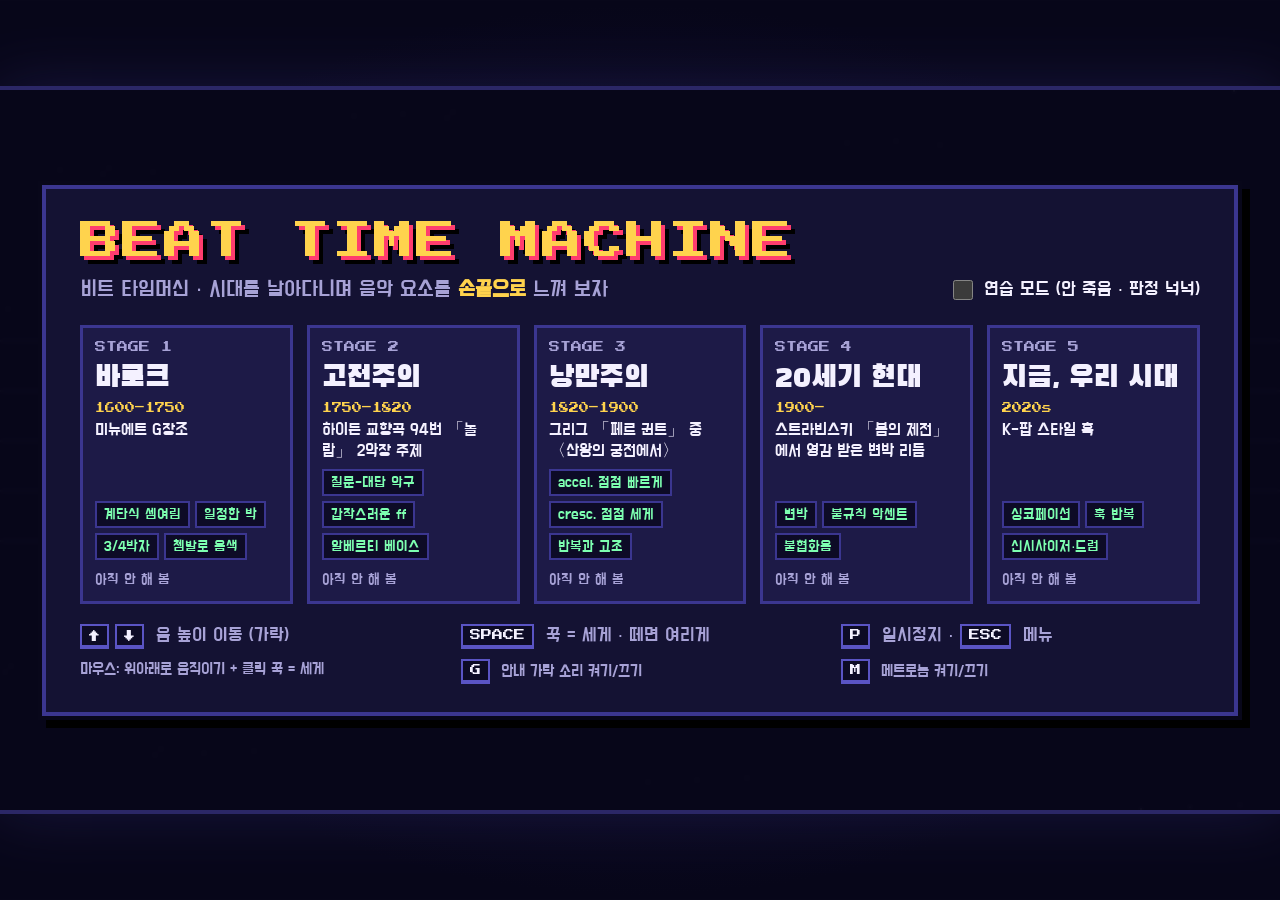
==== beat-timemachine/index.html @ c0f46e81 "비트 타임머신: 시대별 음악 요소를 조작으로 체험하는 아케이드 게임 Co-Authored-By: Claude Opus 5.5 <noreply@anthropic.com> Claude" ====
<!doctype html>
<html lang="ko">
<head>
<meta charset="utf-8">
<meta name="viewport" content="width=device-width, initial-scale=1, viewport-fit=cover">
<title>비트 타임머신</title>
<link rel="preconnect" href="https://fonts.googleapis.com">
<link rel="preconnect" href="https://fonts.gstatic.com" crossorigin>
<link href="https://fonts.googleapis.com/css2?family=Black+Han+Sans&family=Do+Hyeon&family=Press+Start+2P&display=swap" rel="stylesheet">
<style>
/* Layout: one fixed 1280x720 arcade cabinet screen, scaled to fit; HTML overlays sit on top of the canvas. */
:root{
  --void:#08071a; --panel:#141233; --panel2:#1d1a47; --ink:#f4f1ff; --dim:#a7a2d6;
  --gold:#ffd34d; --hot:#ff3d6e; --cyan:#45d4ff; --mint:#7dffb0;
  --f-pixel:'Press Start 2P', ui-monospace, monospace;
  --f-head:'Black Han Sans', 'Do Hyeon', 'Malgun Gothic', sans-serif;
  --f-body:'Do Hyeon', 'Malgun Gothic', 'Apple SD Gothic Neo', sans-serif;
  color-scheme:dark;
}
html,body{height:100%;margin:0;background:var(--void);color:var(--ink);overflow:hidden;font-family:var(--f-body)}
#fit{position:fixed;inset:0;display:grid;place-items:center;background:radial-gradient(ellipse at center,#15123a 0%,var(--void) 70%)}
#cab{position:relative;width:1280px;height:720px;transform-origin:center center;flex:none;box-shadow:0 0 0 4px #2b2766,0 0 60px #2b276680}
canvas{display:block;width:1280px;height:720px;image-rendering:pixelated;cursor:crosshair;touch-action:none}
#scan{position:absolute;inset:0;pointer-events:none;background:repeating-linear-gradient(to bottom,rgba(0,0,0,0) 0 2px,rgba(0,0,0,.16) 2px 3px);mix-blend-mode:multiply}
.ov{position:absolute;inset:0;display:flex;align-items:center;justify-content:center;background:rgba(8,7,26,.82);backdrop-filter:blur(2px)}
.ov[hidden]{display:none!important}
.box{background:var(--panel);border:4px solid #3b3690;box-shadow:0 0 0 4px var(--void),8px 8px 0 4px #000;padding:28px 34px;max-width:1120px;width:calc(100% - 120px);max-height:640px;overflow:auto}
h1,h2,h3{font-family:var(--f-head);font-weight:400;margin:0;text-wrap:balance}
.logo{font-family:var(--f-pixel);font-size:40px;color:var(--gold);text-shadow:4px 4px 0 var(--hot),8px 8px 0 #000;letter-spacing:2px;line-height:1.2}
.sub{font-size:22px;color:var(--dim);margin-top:10px}
.cards{display:grid;grid-template-columns:repeat(5,1fr);gap:14px;margin-top:22px}
.card{all:unset;box-sizing:border-box;cursor:pointer;background:var(--panel2);border:3px solid #3b3690;padding:14px 12px 12px;display:flex;flex-direction:column;gap:6px;min-height:250px;transition:transform .12s,border-color .12s}
.card:hover,.card:focus-visible{transform:translateY(-4px);border-color:var(--gold);outline:none}
.card .num{font-family:var(--f-pixel);font-size:11px;color:var(--dim)}
.card .era{font-family:var(--f-head);font-size:30px}
.card .yrs{font-family:var(--f-pixel);font-size:10px;color:var(--gold)}
.card .piece{font-size:17px;color:var(--ink);line-height:1.25;min-height:44px}
.chips{display:flex;flex-wrap:wrap;gap:5px;margin-top:auto}
.chip{font-size:15px;padding:2px 7px;background:#0d0b26;border:2px solid #3b3690;color:var(--mint)}
.best{font-size:15px;color:var(--dim);margin-top:4px}
.best b{font-family:var(--f-pixel);font-size:11px}
.best b{color:var(--gold);font-weight:400}
.row{display:flex;gap:18px;align-items:center;flex-wrap:wrap}
.keys{display:grid;grid-template-columns:repeat(3,1fr);gap:10px 22px;margin-top:20px;font-size:19px;color:var(--dim)}
kbd{font-family:var(--f-pixel);font-size:11px;color:var(--ink);background:#0d0b26;border:2px solid #5a54c4;border-bottom-width:4px;padding:4px 7px;margin-right:6px;display:inline-block}
.btn{all:unset;cursor:pointer;font-family:var(--f-head);font-size:24px;padding:10px 22px;background:var(--gold);color:#1b1300;box-shadow:4px 4px 0 #000;border:3px solid #000}
.btn.ghost{background:transparent;color:var(--ink);border-color:#5a54c4}
.btn:hover,.btn:focus-visible{filter:brightness(1.12);outline:3px solid var(--cyan);outline-offset:2px}
label.tog{display:flex;align-items:center;gap:8px;font-size:19px;cursor:pointer}
label.tog input{width:20px;height:20px;accent-color:var(--gold)}
.intro{display:grid;grid-template-columns:1.05fr 1fr;gap:28px}
.eyebrow{font-family:var(--f-pixel);font-size:11px;color:var(--gold);letter-spacing:1px}
.intro h2{font-size:46px;margin:6px 0 4px}
.intro .piece{font-size:21px;color:var(--cyan)}
.story{font-size:20px;line-height:1.55;color:var(--ink);margin-top:14px}
.mech{display:flex;flex-direction:column;gap:10px}
.mech h3,.deb h3{font-size:22px;color:var(--gold)}
.m{display:grid;grid-template-columns:120px 1fr;gap:12px;align-items:start;background:#0d0b26;border:2px solid #2e2a78;padding:10px 12px}
.m .el{font-family:var(--f-head);font-size:20px;color:var(--mint)}
.m .how{font-size:18px;line-height:1.4}
.res{display:grid;grid-template-columns:260px 1fr;gap:30px}
.rank{font-family:var(--f-pixel);font-size:120px;line-height:1;text-align:center;color:var(--gold);text-shadow:6px 6px 0 var(--hot),12px 12px 0 #000}
.stats{display:grid;grid-template-columns:1fr auto;gap:6px 14px;margin-top:20px;font-size:19px}
.stats span:nth-child(even){font-family:var(--f-pixel);font-size:13px;text-align:right;color:var(--ink);font-variant-numeric:tabular-nums;align-self:center}
.deb ul{margin:8px 0 0;padding-left:0;list-style:none;display:flex;flex-direction:column;gap:8px}
.deb li{font-size:19px;line-height:1.45;background:#0d0b26;border-left:6px solid var(--mint);padding:8px 12px}
.deb li b{color:var(--gold);font-weight:400}
.reflect{margin-top:16px}
.reflect p{font-size:19px;color:var(--cyan);margin:6px 0}
textarea{width:100%;box-sizing:border-box;min-height:64px;background:#0d0b26;color:var(--ink);border:2px solid #5a54c4;font-family:var(--f-body);font-size:19px;padding:8px;resize:vertical}
textarea:focus{outline:3px solid var(--cyan)}
.small{font-size:16px;color:var(--dim)}
#pwr{position:absolute;left:70px;bottom:40px;width:150px;height:150px;border-radius:50%;border:5px solid #000;background:var(--hot);color:#fff;font-family:var(--f-head);font-size:26px;box-shadow:6px 6px 0 #000;display:none;touch-action:none;user-select:none;-webkit-user-select:none}
#pwr.on{filter:brightness(1.35);transform:translate(3px,3px);box-shadow:3px 3px 0 #000}
@media (pointer:coarse){#pwr.show{display:block}}
#rot{position:fixed;inset:0;display:none;place-items:center;text-align:center;background:var(--void);font-size:24px;padding:24px;z-index:9}
@media (orientation:portrait) and (max-width:700px){#rot{display:grid}}
@media (prefers-reduced-motion:reduce){.card{transition:none}}
</style>
</head>
<body>
<div id="fit">
  <div id="cab">
    <canvas id="cv" width="1280" height="720"></canvas>
    <div id="scan"></div>
    <button id="pwr" type="button" aria-label="세게 누르기">꾹 = 세게</button>

    <!-- MENU -->
    <div class="ov" id="ovMenu">
      <div class="box">
        <div class="row" style="justify-content:space-between;align-items:flex-end">
          <div>
            <div class="logo">BEAT TIME MACHINE</div>
            <div class="sub">비트 타임머신 · 시대를 날아다니며 음악 요소를 <b style="color:var(--gold)">손끝으로</b> 느껴 보자</div>
          </div>
          <label class="tog"><input type="checkbox" id="practice"> 연습 모드 (안 죽음 · 판정 넉넉)</label>
        </div>
        <div class="cards" id="cards"></div>
        <div class="keys">
          <div><kbd>↑</kbd><kbd>↓</kbd> 음 높이 이동 (가락)</div>
          <div><kbd>SPACE</kbd> 꾹 = 세게 · 떼면 여리게</div>
          <div><kbd>P</kbd> 일시정지 · <kbd>ESC</kbd> 메뉴</div>
          <div class="small">마우스: 위아래로 움직이기 + 클릭 꾹 = 세게</div>
          <div class="small"><kbd>G</kbd> 안내 가락 소리 켜기/끄기</div>
          <div class="small"><kbd>M</kbd> 메트로놈 켜기/끄기</div>
        </div>
      </div>
    </div>

    <!-- INTRO -->
    <div class="ov" id="ovIntro" hidden>
      <div class="box">
        <div class="intro">
          <div>
            <div class="eyebrow" id="inEyebrow"></div>
            <h2 id="inEra"></h2>
            <div class="piece" id="inPiece"></div>
            <div class="story" id="inStory"></div>
          </div>
          <div class="mech">
            <h3>이번 스테이지에서 몸으로 익히는 음악 요소</h3>
            <div id="inMech" class="mech"></div>
          </div>
        </div>
        <div class="row" style="margin-top:22px;justify-content:space-between">
          <button class="btn ghost" id="inBack" type="button">◀ 시대 고르기</button>
          <div class="small">ENTER 또는 버튼을 누르면 4박 세고 시작해요</div>
          <button class="btn" id="inGo" type="button">출발! ▶</button>
        </div>
      </div>
    </div>

    <!-- PAUSE -->
    <div class="ov" id="ovPause" hidden>
      <div class="box" style="max-width:520px;text-align:center">
        <h2 style="font-size:44px">일시정지</h2>
        <div class="row" style="justify-content:center;margin-top:24px">
          <button class="btn" id="psGo" type="button">계속하기</button>
          <button class="btn ghost" id="psRetry" type="button">처음부터</button>
          <button class="btn ghost" id="psMenu" type="button">메뉴</button>
        </div>
      </div>
    </div>

    <!-- RESULT -->
    <div class="ov" id="ovResult" hidden>
      <div class="box">
        <div class="res">
          <div>
            <div class="eyebrow" id="rsTitle" style="text-align:center"></div>
            <div class="rank" id="rsRank">A</div>
            <div class="stats" id="rsStats"></div>
          </div>
          <div class="deb">
            <h3>방금 네 손이 한 것 = 이 시대의 음악 요소</h3>
            <ul id="rsDeb"></ul>
            <div class="reflect">
              <p id="rsQ"></p>
              <textarea id="rsText" placeholder="여기에 한두 문장으로 써 보세요. (예: 내가 그 시대 사람이라면…)"></textarea>
              <div class="row" style="margin-top:8px;justify-content:space-between">
                <span class="small" id="rsCopyMsg">다 쓰면 복사해서 모둠 공유문서에 붙여 넣어요.</span>
                <button class="btn ghost" id="rsCopy" type="button" style="font-size:18px;padding:6px 14px">문장 복사</button>
              </div>
            </div>
          </div>
        </div>
        <div class="row" style="margin-top:20px;justify-content:flex-end">
          <button class="btn ghost" id="rsMenu" type="button">시대 고르기</button>
          <button class="btn ghost" id="rsRetry" type="button">다시 하기</button>
          <button class="btn" id="rsNext" type="button">다음 시대 ▶</button>
        </div>
      </div>
    </div>
  </div>
</div>
<div id="rot">가로 화면으로 돌려 주세요 ↻<br><span class="small">PC나 크롬북에서 키보드로 하면 가장 좋아요.</span></div>

<script>
'use strict';
/* ================= 음악 이론 도우미 ================= */
const LET={C:0,D:1,E:2,F:3,G:4,A:5,B:6}, SEMI=[0,2,4,5,7,9,11], SOL=['도','레','미','파','솔','라','시'];
const DUR={w:4,h:2,q:1,e:.5,s:.25};
const DYN={pp:.12,p:.32,mp:.46,mf:.62,f:.82,ff:1};
const DYN_KO={pp:'매우 여리게',p:'여리게',mp:'조금 여리게',mf:'조금 세게',f:'세게',ff:'매우 세게'};
function parsePitch(s){
  const m=/^([A-G])([#b]?)(\d)$/.exec(s); if(!m) throw new Error('pitch '+s);
  const L=LET[m[1]], acc=m[2]==='#'?1:m[2]==='b'?-1:0, o=+m[3];
  return {step:o*7+L, midi:12*(o+1)+SEMI[L]+acc, sol:SOL[L]+(acc>0?'♯':acc<0?'♭':''), pitch:s};
}
function compose(parts){
  let b=0,d=DYN.mf; const notes=[];
  for(const str of parts){
    for(const tok of str.split(/\s+/)){
      if(!tok||tok==='|') continue;
      if(tok[0]==='!'){ const k=tok.slice(1); d=(k in DYN)?DYN[k]:parseFloat(k); continue; }
      const [p,dd]=tok.split(':'); let len=DUR[dd[0]]; if(dd.endsWith('.')) len*=1.5;
      if(p!=='r') notes.push({b,dur:len,dyn:d,...parsePitch(p)});
      b+=len;
    }
  }
  return {notes,end:b};
}
function measures(list){ let b=0; const ms=[]; for(const [num,den,count=1] of list) for(let i=0;i<count;i++){ const len=num*4/den; ms.push({b,num,den,len}); b+=len; } return ms; }
function dynName(v){ return v<.22?'pp':v<.39?'p':v<.54?'mp':v<.72?'mf':v<.91?'f':'ff'; }
function tempoName(bpm){
  if(bpm<66) return ['Largo','아주 느리게'];
  if(bpm<76) return ['Adagio','느리게'];
  if(bpm<108) return ['Andante','걸음 빠르기로'];
  if(bpm<120) return ['Moderato','보통 빠르기로'];
  if(bpm<156) return ['Allegro','빠르게'];
  if(bpm<176) return ['Vivace','빠르고 생기 있게'];
  return ['Presto','매우 빠르게'];
}
const DSTOPS=[[0,[79,140,255]],[.3,[69,212,255]],[.5,[125,255,176]],[.66,[255,225,77]],[.82,[255,154,60]],[1,[255,61,110]]];
function dynRGB(v){ v=Math.max(0,Math.min(1,v)); for(let i=1;i<DSTOPS.length;i++){ const [a,ca]=DSTOPS[i-1],[b,cb]=DSTOPS[i]; if(v<=b){ const t=(v-a)/(b-a); return ca.map((c,k)=>Math.round(c+(cb[k]-c)*t)); } } return DSTOPS[DSTOPS.length-1][1]; }
const rgba=(c,a)=>`rgba(${c[0]},${c[1]},${c[2]},${a})`;
function mulberry32(a){return function(){a|=0;a=a+0x6D2B79F5|0;let t=Math.imul(a^a>>>15,1|a);t=t+Math.imul(t^t>>>7,61|t)^t;return((t^t>>>14)>>>0)/4294967296}}

/* ================= 오디오 (Web Audio로 직접 합성) ================= */
let AC=null, MASTER=null, NOISE=null;
function audioInit(){
  if(AC) return;
  AC=new (window.AudioContext||window.webkitAudioContext)();
  const comp=AC.createDynamicsCompressor(); comp.threshold.value=-12; comp.ratio.value=4;
  MASTER=AC.createGain(); MASTER.gain.value=.9; MASTER.connect(comp); comp.connect(AC.destination);
  NOISE=AC.createBuffer(1,AC.sampleRate,AC.sampleRate); const d=NOISE.getChannelData(0); for(let i=0;i<d.length;i++) d[i]=Math.random()*2-1;
}
const mtof=m=>440*Math.pow(2,(m-69)/12);
function mkOsc(type,f,det){ const o=AC.createOscillator(); o.type=type; o.frequency.value=f; if(det) o.detune.value=det; return o; }
function play(t,midi,dur,inst,vol){
  if(!AC) return; vol=Math.max(.0002,vol); dur=Math.max(.05,dur);
  const f=mtof(midi), g=AC.createGain(), lp=AC.createBiquadFilter(); lp.type='lowpass'; lp.connect(g); g.connect(MASTER);
  const p=g.gain; p.setValueAtTime(.0001,t);
  let os=[], end;
  const hold=(a,rel)=>{ p.exponentialRampToValueAtTime(vol,t+a); const h=Math.max(a+.01,dur*.92); p.setValueAtTime(vol,t+h); p.exponentialRampToValueAtTime(.0001,t+h+rel); end=t+h+rel+.02; };
  const pluck=(a,dec)=>{ p.exponentialRampToValueAtTime(vol,t+a); p.exponentialRampToValueAtTime(.0001,t+a+dec); end=t+a+dec+.02; };
  switch(inst){
    case 'harpsi': os=[mkOsc('sawtooth',f),mkOsc('square',f*2,4)]; lp.frequency.value=5200; pluck(.003,Math.min(1.3,.35+dur*.55)); break;
    case 'piano':  os=[mkOsc('triangle',f),mkOsc('sine',f*2)]; lp.frequency.value=3800; pluck(.006,Math.max(.35,dur*1.1)+.4); break;
    case 'strings':os=[mkOsc('sawtooth',f,-7),mkOsc('sawtooth',f,7)]; lp.frequency.value=900+2800*Math.min(1,vol*2.4); lp.Q.value=1.2; hold(.04,.14); break;
    case 'pizz':   os=[mkOsc('triangle',f),mkOsc('sine',f*2)]; lp.frequency.value=1800; pluck(.003,.28); break;
    case 'stab':   os=[mkOsc('square',f),mkOsc('sawtooth',f,12)]; lp.frequency.value=2600; pluck(.002,.17); break;
    case 'synth':  os=[mkOsc('sawtooth',f,-9),mkOsc('sawtooth',f,9),mkOsc('square',f/2)]; lp.frequency.setValueAtTime(4600,t); lp.frequency.exponentialRampToValueAtTime(1300,t+.25); hold(.01,.12); break;
    case 'pad':    os=[mkOsc('sawtooth',f,-12),mkOsc('triangle',f,12)]; lp.frequency.value=1100; hold(.12,.3); break;
    case 'bass':   os=[mkOsc('square',f),mkOsc('sine',f)]; lp.frequency.value=480; hold(.005,.08); break;
    case 'brass':  os=[mkOsc('sawtooth',f),mkOsc('sawtooth',f,6)]; lp.frequency.setValueAtTime(700,t); lp.frequency.exponentialRampToValueAtTime(3400,t+.08); hold(.025,.22); break;
    case 'ghost':  os=[mkOsc('sine',f)]; lp.frequency.value=2500; hold(.02,.08); break;
    default: os=[mkOsc('sine',f)]; hold(.01,.1);
  }
  for(const o of os){ o.connect(lp); o.start(t); o.stop(end); }
}
function drum(t,kind,vol){
  if(!AC) return;
  const g=AC.createGain(); g.connect(MASTER); const p=g.gain; p.setValueAtTime(.0001,t);
  const nz=(type,freq,q)=>{ const s=AC.createBufferSource(); s.buffer=NOISE; const fl=AC.createBiquadFilter(); fl.type=type; fl.frequency.value=freq; if(q) fl.Q.value=q; s.connect(fl); fl.connect(g); return s; };
  if(kind==='kick'){ const o=mkOsc('sine',150); o.frequency.setValueAtTime(150,t); o.frequency.exponentialRampToValueAtTime(42,t+.13); o.connect(g); p.exponentialRampToValueAtTime(vol,t+.004); p.exponentialRampToValueAtTime(.0001,t+.38); o.start(t); o.stop(t+.4); }
  else if(kind==='snare'){ const s=nz('bandpass',1900,.7); const o=mkOsc('triangle',190); o.connect(g); p.exponentialRampToValueAtTime(vol,t+.002); p.exponentialRampToValueAtTime(.0001,t+.18); s.start(t); s.stop(t+.2); o.start(t); o.stop(t+.12); }
  else if(kind==='hat'){ const s=nz('highpass',7200); p.exponentialRampToValueAtTime(vol,t+.001); p.exponentialRampToValueAtTime(.0001,t+.05); s.start(t); s.stop(t+.06); }
  else if(kind==='crash'){ const s=nz('highpass',4200); p.exponentialRampToValueAtTime(vol,t+.003); p.exponentialRampToValueAtTime(.0001,t+1.4); s.start(t); s.stop(t+1.5); }
  else if(kind==='timp'){ const o=mkOsc('sine',86); o.frequency.exponentialRampToValueAtTime(72,t+.5); o.connect(g); const s=nz('lowpass',320); p.exponentialRampToValueAtTime(vol,t+.004); p.exponentialRampToValueAtTime(.0001,t+.75); o.start(t); o.stop(t+.8); s.start(t); s.stop(t+.12); }
  else if(kind==='click'||kind==='clickA'){ const o=mkOsc('square',kind==='clickA'?1760:1180); o.connect(g); p.exponentialRampToValueAtTime(vol,t+.001); p.exponentialRampToValueAtTime(.0001,t+.035); o.start(t); o.stop(t+.04); }
}
function clash(){ if(!AC) return; const t=AC.currentTime; for(const m of [61,62,67,68]) play(t,m,.28,'stab',.13); }

/* ================= 스테이지(시대) 데이터 ================= */
const CH={ G:[43,[55,59,62]], C:[48,[55,60,64]], D:[50,[54,57,62]], Am:[45,[57,60,64]], G7:[43,[53,59,62]], F:[41,[53,57,60]] };

function stageBaroque(){
  const A1="D5:q G4:e A4:e B4:e C5:e | D5:q G4:q G4:q | E5:q C5:e D5:e E5:e F#5:e | G5:q G4:q G4:q";
  const A2="C5:q D5:e C5:e B4:e A4:e | B4:q C5:e B4:e A4:e G4:e | F#4:q G4:e A4:e B4:e G4:e | A4:h.";
  const A3="C5:q D5:e C5:e B4:e A4:e | B4:q C5:e B4:e A4:e G4:e | A4:q B4:e A4:e G4:e F#4:e | G4:h.";
  const {notes,end}=compose(['!f '+A1,'!p '+A1,'!f '+A2,'!p '+A2,'!f '+A1,'!f '+A3]);
  const bars=[...'G G C G G G C G Am G D D Am G D D G G C G Am G D G'.split(' ')];
  const st={
    id:'baroque', idx:1, era:'바로크', years:'1600–1750', inst:'harpsi', ppb:150,
    piece:'미뉴에트 G장조 (페촐트 작곡, 「안나 막달레나 바흐를 위한 노트」)',
    chips:['계단식 셈여림','일정한 박','3/4박자','쳄발로 음색'],
    story:'왕과 귀족의 시대. 베르사유 궁전처럼 화려한 장식을 좋아했고, 궁정 무도회에서는 3박자 춤곡 미뉴에트를 췄어요. 이 시대의 건반악기 <b>쳄발로</b>는 건반을 세게 눌러도 소리 크기가 거의 그대로라서, 셈여림을 바꾸려면 건반 단을 갈아타거나 악기 수를 바꿔야 했어요. 그래서 소리가 <b>계단처럼 뚝뚝</b> 바뀝니다.',
    mech:[['가락','↑↓로 음표 막대를 따라 날아요. 높이 = 음 높이. 내가 잡은 음만 또렷하게 울려요.'],['셈여림','<b>f</b> 막대(빨강)에선 SPACE 꾹, <b>p</b> 막대(파랑)에선 손을 떼요. 크게↔작게가 한 번에 뚝!'],['박','쿵-짝-짝 3박이 처음부터 끝까지 같은 빠르기로 계속돼요.']],
    deb:['SPACE를 <b>확 눌렀다 탁 뗀 것</b> = 바로크의 <b>계단식 셈여림</b>. 중간 단계 없이 f와 p가 뚝 바뀌었죠.','같은 가락을 f로 한 번, p로 한 번 = <b>메아리 효과</b>. 같은 말을 크게 한 번, 작게 한 번 따라 하는 느낌.','쿵-짝-짝이 끝까지 흔들리지 않은 것 = 바로크의 <b>일정한 박</b>(멈추지 않는 리듬).'],
    q:'귀족의 무도회장에서 이 미뉴에트에 맞춰 춤을 춘다면 어떤 기분일까? 계단식 셈여림은 그 시대의 어떤 모습(궁전, 장식, 질서)과 닮았을까?',
    bg:{top:'#2a0c1c',bot:'#0e0612',accent:[255,211,77],scene:'palace'},
    measures:measures([[3,4,24]]), tempo:()=>100, countIn:3, clickUnit:1, click:true, hazardRate:.10,
    notes, end,
    ann:[{b:0,text:'f 세게'},{b:12,text:'p 여리게 · 메아리'},{b:24,text:'f 세게'},{b:36,text:'p 여리게 · 메아리'},{b:48,text:'f 다시 처음 가락'}],
  };
  st.accomp=(ev,dynAt)=>{
    bars.forEach((c,i)=>{ const b=i*3, [r,tri]=CH[c];
      ev(b,(t,spb)=>{ const k=.35+.8*dynAt(b); play(t,r,spb,'harpsi',.20*k); });
      for(const off of [1,2]) ev(b+off,(t,spb)=>{ const k=.35+.8*dynAt(b); tri.forEach(m=>play(t,m,spb*.8,'harpsi',.06*k)); });
    });
  };
  return st;
}

function stageClassical(){
  const Q="C5:e C5:e E5:e E5:e | G5:e G5:e E5:q | F5:e F5:e D5:e D5:e | B4:e B4:e G4:q";
  const A="C5:e C5:e E5:e E5:e | G5:e G5:e C6:q | B5:e G5:e A5:e F5:e | E5:e D5:e C5:q";
  const S="C5:e C5:e E5:e E5:e | G5:e G5:e !ff G5:q";
  const R="!p F5:e F5:e D5:e D5:e | B4:e B4:e G4:q";
  const {notes,end}=compose(['!p '+Q,'!p '+A,'!pp '+Q,'!pp '+S,R,'!f '+Q,'!f '+A]);
  notes.forEach(n=>{ if(n.dyn===1) n.surprise=true; });
  const bars='C C G7 G C C G7 C C C G7 G C C G7 G C C G7 G C C G7 C'.split(' ');
  const AL={C:[48,55,52,55],G7:[43,53,47,53],G:[43,50,47,50]};
  const st={
    id:'classical', idx:2, era:'고전주의', years:'1750–1820', inst:'piano', ppb:160,
    piece:'하이든 교향곡 94번 「놀람」 2악장 주제 (간략 편곡)',
    chips:['질문-대답 악구','갑작스러운 ff','알베르티 베이스'],
    story:'계몽주의 시대. 사람들은 <b>균형·질서·명료함</b>을 아름답다고 여겼어요. 귀족만이 아니라 시민들도 돈을 내고 공공 음악회에 가기 시작했죠. 셈여림을 마음대로 낼 수 있는 <b>피아노포르테</b>가 퍼졌고, 하이든은 음악회에서 조는 청중을 깨우려고 아주 조용한 곳에 갑자기 쾅! 하는 화음을 넣었다는 일화가 전해져요.',
    mech:[['가락·형식','앞 4마디(<b>질문</b>)는 「솔」에서 열린 채 멈추고, 뒤 4마디(<b>대답</b>)는 「도」에서 닫혀요. 따라 날면서 끝음을 느껴 봐요.'],['셈여림','pp에서는 손을 떼고 숨죽이기… 그러다 <b>ff</b>가 오면 SPACE 쾅!'],['반주','도-솔-미-솔 하고 굴러가는 왼손 = 고전주의 단골 반주(알베르티 베이스).']],
    deb:['질문 악구는 「솔」에서 끝나 <b>아직 안 끝난 느낌</b>, 대답 악구는 「도」에서 끝나 <b>마침표 느낌</b> = 고전주의의 <b>균형 잡힌 악구</b>(4마디+4마디).','숨죽이다가 갑자기 쾅 = <b>셈여림의 대비</b>가 만드는 놀람. 소리 크기만으로 이야기를 만든 거예요.','같은 가락이 p → pp → f로 반복 = 가락은 같아도 셈여림이 바뀌면 느낌이 완전히 달라져요.'],
    q:'공공 음악회에서 졸다가 이 ff를 들은 18세기 청중의 표정을 상상해 문장으로 써 보자. 왜 이 시대 사람들은 「균형」을 좋아했을까?',
    bg:{top:'#0c1d3a',bot:'#060b18',accent:[200,225,255],scene:'hall'},
    measures:measures([[2,4,24]]), tempo:()=>92, countIn:4, clickUnit:1, click:true, hazardRate:.10,
    notes, end,
    ann:[{b:0,e:8,text:'질문 (앞 악구) ?',kind:'br'},{b:8,e:16,text:'대답 (뒤 악구) .',kind:'br'},{b:16,e:24,text:'질문 · pp 아주 조용히',kind:'br'},{b:24,e:32,text:'쉿… 그런데?',kind:'br'},{b:32,e:40,text:'질문 · f',kind:'br'},{b:40,e:48,text:'대답 · f',kind:'br'}],
  };
  st.accomp=(ev,dynAt)=>{
    bars.forEach((c,i)=>{ const b=i*2; AL[c].forEach((m,k)=>ev(b+k*.5,(t,spb)=>play(t,m,spb*.5,'piano',.075*(.3+.9*dynAt(b+k*.5))))); });
    notes.filter(n=>n.surprise).forEach(n=>ev(n.b,(t,spb)=>{ [43,55,59,62,67].forEach(m=>play(t,m,spb*1.2,'brass',.2)); drum(t,'timp',.9); drum(t,'crash',.35); }));
  };
  return st;
}

function stageRomantic(){
  const T="B4:e C#5:e D5:e E5:e F#5:e D5:e F#5:q | E#5:e C#5:e E#5:q E5:e C5:e E5:q | B4:e C#5:e D5:e E5:e F#5:e D5:e F#5:e B5:e | A5:e F#5:e D5:e F#5:e A5:h";
  const {notes,end}=compose([T,T,T,T,T,'!ff B5:q r:q F#5:q r:q | B5:h r:h']);
  const LEN=80;
  notes.forEach(n=>{ n.dyn = n.b<LEN ? .1+.9*Math.min(1,n.b/76) : 1; });
  const tempo=b=>{ if(b<=0) return 72; const x=Math.min(1,b/LEN); return 72+(184-72)*Math.pow(x,1.5); };
  const bass=[[47,47,47,47],[49,49,48,48],[47,47,47,47],[50,50,42,42]];
  const st={
    id:'romantic', idx:3, era:'낭만주의', years:'1820–1900', inst:'strings', ppb:150,
    piece:'그리그 「페르 귄트」 중 〈산왕의 궁전에서〉',
    chips:['accel. 점점 빠르게','cresc. 점점 세게','반복과 고조'],
    story:'개인의 감정과 상상, 그리고 우리 민족의 전설에 빠져든 시대. 노르웨이 작곡가 그리그는 입센의 연극 「페르 귄트」에 음악을 붙였어요. 주인공이 산속 마왕의 궁전에 몰래 숨어드는 장면에서 <b>똑같은 가락</b>을 계속 반복하면서 <b>점점 빠르게, 점점 세게</b> 만들어 긴장감을 터뜨립니다.',
    mech:[['가락','같은 4마디 가락이 다섯 번 반복돼요. 두 번째부터는 외워서 미리 움직여 봐요.'],['빠르기','화면이 점점 빨라져요(accel.). 위쪽 빠르기말이 Andante → Allegro → Presto로 바뀌는 순간을 느껴 봐요.'],['셈여림','처음엔 거의 손을 떼고(pp), SPACE를 <b>조금씩 더 오래</b> 눌러 게이지를 <b>천천히</b> 올려요(cresc.).']],
    deb:['가락은 그대로인데 <b>점점 빠르게 + 점점 세게</b>만으로 「도망쳐!」 하는 긴장감이 생겼어요 = 낭만주의의 <b>극적인 표현</b>.','게이지를 <b>서서히</b> 올린 것 = <b>크레셴도</b>. 바로크의 「뚝뚝 바뀌는」 계단식 셈여림과 비교해 보세요.','Andante → Allegro → Presto: 빠르기말은 숫자가 아니라 <b>몸이 느끼는 속도</b>라는 걸 경험했어요.'],
    q:'마왕의 궁전에 숨어든 주인공이 되어, 음악이 빨라지고 커질 때의 마음을 문장으로 써 보자.',
    bg:{top:'#1c0b2e',bot:'#07040d',accent:[255,90,120],scene:'mountain'},
    measures:measures([[4,4,22]]), tempo, countIn:4, clickUnit:1, click:true, hazardRate:.14,
    notes, end,
    ann:[{b:0,text:'pp 살금살금'},{b:2,e:LEN,kind:'cresc',text:'cresc. 점점 세게'},{b:16,text:'accel. 점점 빠르게 →'},{b:32,text:'accel. →'},{b:48,text:'accel. →→'},{b:64,text:'ff 마왕 등장!'}],
  };
  st.accomp=(ev,dynAt)=>{
    for(let i=0;i<22;i++){ const b=i*4, pat=bass[i%4];
      if(b<LEN) pat.forEach((m,k)=>ev(b+k,(t,spb)=>{ const d=dynAt(b+k); play(t,m,spb*.5,'pizz',.10+.25*d); if(d>.45&&k%2===0) drum(t,'timp',.15+.5*d); }));
      if(b<LEN) ev(b,(t,spb)=>{ const d=dynAt(b); if(d>.7) [59,62,66].forEach(m=>play(t,m,spb*1.6,'brass',.05+.12*d)); if(d>.86&&i%2===0) drum(t,'crash',.18); });
    }
    [[LEN,[47,59,62,66,71]],[LEN+2,[42,54,61,66]],[LEN+4,[47,59,62,66,71,74]]].forEach(([b,ch])=>ev(b,(t,spb)=>{ ch.forEach(m=>play(t,m,spb*1.6,'brass',.18)); drum(t,'timp',1); drum(t,'crash',.4); }));
  };
  return st;
}

function stageModern(){
  const sigs=[2,3,2,3,3,5,2,3,7,2,2,3,5,3,2,7];
  const pit=['E5','D5','E5','G5','E5','D5','B4','D5','E5','D5','B4','A4','B4','D5','E5','G5'];
  const notes=[], mlist=[]; let b=0;
  for(let pass=0;pass<2;pass++) sigs.forEach((num,i)=>{
    mlist.push([num,8]);
    const pp=parsePitch(pit[(i+pass*3)%pit.length]);
    for(let k=0;k<num;k++){ notes.push({b,dur:.5,dyn:k===0?.88:.28,accent:k===0,...pp}); b+=.5; }
  });
  mlist.push([3,8]); notes.push({b,dur:1.5,dyn:1,accent:true,...parsePitch('E5')}); b+=1.5;
  const ms=measures(mlist);
  const st={
    id:'modern', idx:4, era:'20세기 현대', years:'1900–', inst:'stab', ppb:180,
    piece:'스트라빈스키 「봄의 제전」에서 영감 받은 변박 리듬 (창작)',
    chips:['변박','불규칙 악센트','불협화음'],
    story:'기계와 공장, 그리고 전쟁의 시대. 예술가들은 오래된 규칙을 깨려 했어요. 1913년 파리에서 스트라빈스키의 발레 음악 「봄의 제전」이 처음 공연됐을 때, 마디마다 바뀌는 박자와 예측할 수 없는 강세, 거친 불협화음에 관객석이 <b>야유와 소동</b>으로 난리가 났대요.',
    mech:[['박자(변박)','굵은 마디선을 지날 때마다 박자가 바뀌어요: 2/8, 3/8, 5/8, 7/8… 딸깍 소리 수를 세어 봐요.'],['악센트 >','마디 첫 음(&gt; 표시)에서만 SPACE 쾅, 나머지는 바로 손을 떼요. 쾅의 간격이 매번 달라요!'],['화음','반주의 「찌직」거리는 화음 = 서로 다른 두 화음을 일부러 겹친 불협화음.']],
    deb:['쾅을 누르는 간격이 매번 달라 몸이 예측을 못 했죠 = <b>변박</b>과 <b>불규칙한 악센트</b>. 그래서 거칠고 원시적인 힘이 느껴져요.','바로크의 「쿵-짝-짝」처럼 일정한 박과 비교해 보세요. 박이 규칙적일 때와 아닐 때 몸의 반응이 어떻게 달랐나요?','틀린 소리 같던 반주 = 일부러 쓴 <b>불협화음</b>. 아름다움에 대한 생각 자체가 바뀐 시대예요.'],
    q:'1913년 극장에서 이 음악을 처음 들은 관객이라면 어떤 반응을 했을까? 그들은 왜 화가 났을까?',
    bg:{top:'#1a1a1f',bot:'#0a0a0c',accent:[255,154,60],scene:'factory'},
    measures:ms, tempo:()=>112, countIn:4, clickUnit:.5, click:true, hazardRate:.16, showSig:true,
    notes, end:b, ann:[{b:0,text:'변박! 마디마다 박자가 바뀐다'},{b:27,text:'한 번 더! 이번엔 음 높이가 달라요'}],
  };
  st.accomp=(ev)=>{
    notes.forEach(n=>ev(n.b,(t,spb)=>{
      const v=n.accent?.11:.025;
      [52,56,59,63,67,70,73].forEach(m=>play(t,m,spb*(n.accent?.45:.3),'stab',v));
      if(n.accent){ drum(t,'timp',.8); play(t,40,spb*.5,'bass',.25); }
    }));
    ev(b-1.5,(t)=>drum(t,'crash',.4));
  };
  return st;
}

function stageToday(){
  const V="A4:q A4:e C5:e r:e C5:e D5:q | E5:q. D5:e C5:h | A4:q A4:e C5:e r:e C5:e D5:q | E5:e G5:q E5:e D5:h";
  const P="C5:e C5:e D5:e D5:e E5:e E5:e G5:e G5:e | A5:q G5:q E5:q r:q";
  const H="E5:q. D5:q. C5:q | D5:e E5:q G5:q. E5:q | E5:q. D5:q. C5:q | A4:e C5:q B4:q. A4:q";
  const BR="r:w r:w";
  const {notes,end}=compose(['!mp '+V,P,'!f '+H,H,BR,P,'!f '+H,'!ff '+H]);
  notes.forEach(n=>{ const r=(lo,hi)=>n.b>=lo&&n.b<hi; if(r(16,24)) n.dyn=.46+.4*(n.b-16)/7; if(r(64,72)) n.dyn=.46+.4*(n.b-64)/7; });
  const sect=b=>b<16?'V':b<24?'P':b<56?'C':b<64?'B':b<72?'P':'C';
  const prog=['Am','F','C','G'];
  const st={
    id:'today', idx:5, era:'지금, 우리 시대', years:'2020s', inst:'synth', ppb:150,
    piece:'K-팝 스타일 훅 (창작)',
    chips:['싱코페이션','훅 반복','신시사이저·드럼'],
    story:'스트리밍과 숏폼, 전 세계가 같은 노래를 동시에 듣는 시대. 대중음악은 짧고 강렬한 <b>훅</b>을 반복해 귀에 박히게 하고, 박과 박 사이에서 튀어나오는 <b>엇박(싱코페이션)</b>으로 몸을 들썩이게 해요. 소리는 신시사이저와 드럼 머신 같은 <b>전자 음색</b>이 많아요.',
    mech:[['리듬','세로 박 선 <b>사이</b>에서 시작하는 막대 = 싱코페이션. 박보다 살짝 먼저 들어가는 느낌!'],['형식','벌스 → 프리코러스 → 후렴(훅). 훅은 계속 반복돼요. 두 번째엔 외워서 따라가기.'],['셈여림','벌스 mp → 프리코러스에서 서서히 cresc. → 후렴 f.']],
    deb:['박 선 사이에서 들어간 음들 = <b>싱코페이션</b>. 박을 살짝 비켜 가니까 몸이 저절로 들썩였죠.','같은 훅이 반복될수록 쉬워졌어요 = <b>반복</b>이 기억(중독성)을 만들어요. 이게 대중음악의 <b>형식</b>(벌스-후렴).','신시사이저·드럼 머신 = 지금 시대의 <b>음색</b>. 바로크의 쳄발로, 낭만의 오케스트라와 비교해 보세요.'],
    q:'지금은 무슨 시대일까? 짧은 훅, 반복, 엇박 같은 오늘의 음악이 우리 시대의 어떤 모습을 닮았는지 한 문장으로 정의해 보자.',
    bg:{top:'#170a33',bot:'#05030f',accent:[69,212,255],scene:'city'},
    measures:measures([[4,4,26]]), tempo:()=>112, countIn:4, clickUnit:1, click:false, hazardRate:.12,
    notes, end,
    ann:[{b:0,e:16,text:'벌스 (Verse)',kind:'br'},{b:16,e:24,text:'프리코러스 · cresc.',kind:'br'},{b:24,e:56,text:'후렴 (Chorus) · 훅 반복 ↻',kind:'br'},{b:24,text:'싱코페이션: 박 선 사이에서 시작!'},{b:56,e:64,text:'드럼 브레이크 · 피해!',kind:'br'},{b:64,e:72,text:'프리코러스 · cresc.',kind:'br'},{b:72,e:104,text:'후렴 · 훅 반복 ↻',kind:'br'}],
  };
  st.accomp=(ev)=>{
    for(let bar=0;bar<26;bar++){
      const b=bar*4, s=sect(b), [r,tri]=CH[prog[bar%4]];
      for(let e=0;e<8;e++) ev(b+e*.5,(t)=>drum(t,'hat',s==='V'?.05:.09));
      if(s==='V'){ [0,2].forEach(k=>ev(b+k,(t)=>drum(t,'kick',.6))); [1,3].forEach(k=>ev(b+k,(t)=>drum(t,'snare',.18))); ev(b,(t,spb)=>{ tri.forEach(m=>play(t,m,spb*3.8,'pad',.035)); play(t,r,spb*1.8,'bass',.16); }); ev(b+2,(t,spb)=>play(t,r,spb*1.8,'bass',.16)); }
      if(s==='P'){ for(let k=0;k<4;k++) ev(b+k,(t)=>drum(t,'kick',.7)); const last=(bar===5||bar===17); for(let k=0;k<(last?16:2);k++){ const off=last?k*.25:1+k*2; ev(b+off,(t)=>drum(t,'snare',last?.05+.02*k:.22)); } ev(b,(t,spb)=>{ tri.forEach(m=>play(t,m,spb*3.8,'pad',.05)); play(t,r,spb*3.6,'bass',.18); }); }
      if(s==='C'){ for(let k=0;k<4;k++) ev(b+k,(t)=>drum(t,'kick',.85)); [1,3].forEach(k=>ev(b+k,(t)=>drum(t,'snare',.3))); [[0,1.4],[1.5,1.4],[3,.9]].forEach(([o,d])=>ev(b+o,(t,spb)=>{ play(t,r,spb*d,'bass',.22); tri.forEach(m=>play(t,m,spb*d*.6,'synth',.022)); })); if(bar===6||bar===18) ev(b,(t)=>drum(t,'crash',.3)); }
      if(s==='B'){ [0,.75,1.5,2.5,3].forEach(o=>ev(b+o,(t)=>drum(t,'kick',.9))); [1,3].forEach(o=>ev(b+o,(t)=>drum(t,'snare',.32))); [.5,1.5,2.5,3.5].forEach(o=>ev(b+o+.25,(t)=>drum(t,'hat',.12))); }
    }
    ev(104,(t,spb)=>{ drum(t,'crash',.4); drum(t,'kick',.9); [45,57,60,64,69].forEach(m=>play(t,m,spb*2,'synth',.06)); });
  };
  return st;
}

const STAGES=[stageBaroque(),stageClassical(),stageRomantic(),stageModern(),stageToday()];

function prepare(st, seed){
  const N=st.notes; N.sort((a,b)=>a.b-b.b);
  const steps=N.map(n=>n.step); st.minStep=Math.min(...steps)-1; st.maxStep=Math.max(...steps)+1;
  st.lanes=st.maxStep-st.minStep+1;
  N.forEach((n,i)=>{ n.lane=n.step-st.minStep; n.state=null; n.showDyn = i===0 || Math.abs(N[i-1].dyn-n.dyn)>.12 && dynName(N[i-1].dyn)!==dynName(n.dyn); });
  // 장애물(불협화음 몬스터): 가락이 지나가는 길은 피해서 배치
  const rnd=mulberry32(seed), hz=[];
  for(let i=0;i<N.length;i++){
    const n=N[i], nx=N[i+1];
    if(rnd()<st.hazardRate){
      const lo=Math.min(n.lane,nx?nx.lane:n.lane)-1, hi=Math.max(n.lane,nx?nx.lane:n.lane)+1;
      const cand=[]; for(let l=0;l<st.lanes;l++) if(l<lo||l>hi) cand.push(l);
      if(cand.length) hz.push({b:n.b+Math.min(n.dur,1)*.5, lane:cand[Math.floor(rnd()*cand.length)], ph:rnd()*6});
    }
    const gap=nx?nx.b-(n.b+n.dur):0;
    if(gap>=3){ for(let g=1;g<gap;g+=1.5) hz.push({b:n.b+n.dur+g, lane:Math.floor(rnd()*st.lanes), ph:rnd()*6}); }
  }
  st.hazards=hz;
  if(st.id==='modern') N.forEach(n=>n.showDyn=false);
  const dynAt=b=>{ let lo=0,hi=N.length-1,r=N[0].dyn; while(lo<=hi){ const m=(lo+hi)>>1; if(N[m].b<=b){ r=N[m].dyn; lo=m+1; } else hi=m-1; } return r; };
  st.dynAt=dynAt;
  const evs=[]; const ev=(b,f)=>evs.push({b,f});
  st.accomp(ev,dynAt);
  N.forEach(n=>ev(n.b,(t,spb)=>{ if(G.guide && n.state!=='hit') play(t,n.midi,n.dur*spb,'ghost',.03); }));
  if(st.click) for(const m of st.measures) for(let k=0;k<m.len-1e-6;k+=st.clickUnit){ const acc=k===0; ev(m.b+k,(t)=>{ if(G.metro) drum(t,acc?'clickA':'click',acc?.07:.035); }); }
  for(let k=-st.countIn;k<0;k++){ const acc=k===-st.countIn; ev(k,(t)=>drum(t,acc?'clickA':'click',.12)); }
  evs.sort((a,b)=>a.b-b.b); st.events=evs;
}

/* ================= 게임 상태 ================= */
const cv=document.getElementById('cv'), ctx=cv.getContext('2d');
const W=1280,H=720, PX=300, TOP=118, BOT=690;
const G={state:'menu', st:null, beat:0, bpm:100, py:0, target:0, power:0, score:0, combo:0, maxCombo:0, hp:5, inv:0,
  hit:0, perfect:0, dynOk:0, miss:0, total:0, evi:0, ni:0, parts:[], floats:[], shake:0, flash:0, guide:true, metro:true, practice:false, lastT:0, t:0, fever:0};
const keys={up:false,down:false,space:false}; let mousePower=false, btnPower=false, holdT=0, repT=0;
const laneH=()=>(BOT-TOP)/G.st.lanes;
const laneY=l=>BOT-(l+.5)*laneH();
const X=b=>PX+(b-G.beat)*G.st.ppb;

function loadBest(){ try{ return JSON.parse(localStorage.getItem('btm_best')||'{}'); }catch(e){ return {}; } }
function saveBest(id,rank,score){ try{ const b=loadBest(); if(!b[id]||score>b[id].score){ b[id]={rank,score}; localStorage.setItem('btm_best',JSON.stringify(b)); } }catch(e){} }

function startStage(i){
  audioInit(); if(AC.state==='suspended') AC.resume();
  if(document.activeElement) document.activeElement.blur();
  const st=STAGES[i]; prepare(st, 1000+i*77+(G.seedBump||0));
  Object.assign(G,{st, si:i, beat:-st.countIn, py:st.notes[0].lane, target:st.notes[0].lane, power:0, score:0, combo:0, maxCombo:0, hp:5, inv:0,
    hit:0, perfect:0, dynOk:0, miss:0, total:st.notes.length, evi:0, ni:0, parts:[], floats:[], shake:0, flash:0, fever:0, lastT:AC.currentTime, state:'play'});
  st.hazards.forEach(h=>h.dead=false);
  showOv(null);
}

function schedule(){
  const st=G.st, spb=60/G.bpm, look=.14/spb;
  while(G.evi<st.events.length && st.events[G.evi].b<=G.beat+look){
    const e=st.events[G.evi++]; const t=AC.currentTime+Math.max(0,(e.b-G.beat)*spb);
    try{ e.f(t,spb); }catch(err){ console.error(err); }
  }
}

function floatText(text,color,size=22,dy=0){ G.floats.push({x:PX+34,y:laneY(G.py)-34+dy,text,color,size,life:.8}); }
function burst(x,y,c,n=14,sp=260){ for(let i=0;i<n;i++){ const a=Math.random()*Math.PI*2, s=sp*(.3+Math.random()); G.parts.push({x,y,vx:Math.cos(a)*s,vy:Math.sin(a)*s,life:.5+Math.random()*.3,c,sz:3+Math.random()*4}); } }

function judge(){
  const st=G.st, spb=60/G.bpm, N=st.notes, wide=G.practice?1.6:1, tol=G.practice?.9:.62;
  for(let i=G.ni;i<N.length;i++){
    const n=N[i]; if(n.b-G.beat>2) break; if(n.state) continue;
    const early=.07/spb, late=Math.min(n.dur*.65, .2/spb)*wide;
    if(G.beat>=n.b-early && G.beat<=n.b+late){
      if(Math.abs(G.py-n.lane)<tol) hitNote(n,spb);
    } else if(G.beat>n.b+late){ n.state='miss'; G.miss++; if(G.combo>=8) floatText('콤보 끊김','#a7a2d6',18); G.combo=0; }
  }
  while(G.ni<N.length && N[G.ni].state) G.ni++;
}
function hitNote(n,spb){
  n.state='hit'; G.hit++;
  const err=(G.beat-n.b)*spb, perfect=err<.06;
  const t=AC.currentTime+Math.max(0,(n.b-G.beat)*spb);
  const remain=(n.b+n.dur-Math.max(n.b,G.beat))*spb;
  const vol=.05+.42*Math.pow(G.power,1.35);
  play(t,n.midi,Math.max(.08,remain),G.st.inst,vol);
  const dOK=Math.abs(G.power-n.dyn)<=(G.practice?.28:.22);
  if(perfect) G.perfect++; if(dOK) G.dynOk++;
  G.combo++; G.maxCombo=Math.max(G.maxCombo,G.combo);
  const mult=1+Math.min(4,Math.floor(G.combo/10))*.5;
  G.score+=Math.round(((perfect?100:60)+(dOK?60:0))*mult);
  n.dynOK=dOK; n.flash=1;
  const c=dynRGB(n.dyn); burst(PX+10,laneY(n.lane),rgba(c,1),dOK?16:8);
  const tn=dynName(n.dyn);
  if(dOK) floatText((perfect?'PERFECT ':'GOOD ')+tn+' ✓', rgba(c,1), 20);
  else floatText(G.power<n.dyn?`더 세게! (${tn})`:`더 여리게! (${tn})`,'#ffffff',20);
  if(n.surprise && dOK){ G.flash=1; G.shake=14; }
}
function hazards(dt){
  const st=G.st; if(G.inv>0) G.inv-=dt;
  const py=laneY(G.py), lh=laneH();
  for(const h of st.hazards){
    if(h.dead) continue; const hx=X(h.b); if(hx<PX-60||hx>PX+60) continue;
    const hy=laneY(h.lane+Math.sin(G.t*3+h.ph)*.18);
    if(Math.abs(hx-PX)<26 && Math.abs(hy-py)<lh*.48 && G.inv<=0){
      h.dead=true; clash(); G.shake=12; burst(hx,hy,'#b04dff',20,320);
      G.combo=0; G.inv=1.0;
      if(!G.practice){ G.hp--; floatText('불협화음! -♥','#ff6b8a',22); if(G.hp<=0){ gameOver(); return; } }
      else floatText('불협화음!','#ff6b8a',22);
    }
  }
}

function update(rdt){
  G.t+=rdt;
  // 입력: 키 꾹 누르면 연속 이동
  if(keys.up||keys.down){ holdT+=rdt; if(holdT>.17){ repT+=rdt; while(repT>.055){ repT-=.055; G.target+=keys.up?1:-1; } } }
  G.target=Math.max(0,Math.min(G.st.lanes-1,G.target));
  G.py+=(G.target-G.py)*Math.min(1,rdt*24);
  const holding=keys.space||mousePower||btnPower;
  G.power=Math.max(0,Math.min(1,G.power+(holding?1:-1)*2.6*rdt));
  for(const p of G.parts){ p.x+=p.vx*rdt; p.y+=p.vy*rdt; p.vy+=300*rdt; p.life-=rdt; } G.parts=G.parts.filter(p=>p.life>0);
  for(const f of G.floats){ f.y-=40*rdt; f.life-=rdt; } G.floats=G.floats.filter(f=>f.life>0);
  G.shake*=Math.pow(.02,rdt); G.flash=Math.max(0,G.flash-rdt*1.8);
  if(G.state!=='play') return;
  const now=AC.currentTime; let dt=now-G.lastT; G.lastT=now; dt=Math.min(dt,.1);
  G.bpm=G.st.tempo(G.beat);
  G.beat+=dt*G.bpm/60;
  schedule(); judge(); hazards(dt);
  if(G.state==='play' && G.combo>=20) G.fever=Math.min(1,G.fever+rdt*2); else G.fever=Math.max(0,G.fever-rdt*2);
  // 꼬리 파티클
  if(Math.random()<.7){ const c=dynRGB(G.power); G.parts.push({x:PX-18,y:laneY(G.py)+(Math.random()-.5)*10,vx:-G.st.ppb*G.bpm/60*.6,vy:(Math.random()-.5)*30,life:.35,c:rgba(c,.9),sz:3+G.power*5}); }
  if(G.state==='play' && G.beat>G.st.end+2) finish();
}

/* ================= 그리기 ================= */
function px(x,y,w,h,c){ ctx.fillStyle=c; ctx.fillRect(Math.round(x),Math.round(y),Math.round(w),Math.round(h)); }
function drawBG(){
  const st=G.st, bg=st.bg, gr=ctx.createLinearGradient(0,0,0,H); gr.addColorStop(0,bg.top); gr.addColorStop(1,bg.bot); ctx.fillStyle=gr; ctx.fillRect(0,0,W,H);
  const scroll=G.beat*st.ppb, ac=bg.accent;
  // 별
  for(let i=0;i<60;i++){ const x=((i*197-scroll*.05)%W+W)%W, y=(i*83)%420+20; px(x,y,2,2,rgba([255,255,255],.15+.25*((i*7)%3)/3)); }
  const off=(sp,per)=>((-scroll*sp)%per+per)%per;
  ctx.save(); ctx.globalAlpha=.55;
  if(bg.scene==='palace'){ const o=off(.12,320); for(let x=o-320;x<W+320;x+=320){ px(x+20,500,280,190,'#3a1428'); for(let c=0;c<6;c++) px(x+34+c*44,520,16,170,'#4d1c36'); px(x+10,486,300,18,'#5c2442'); px(x+120,430,80,60,'#4d1c36'); px(x+150,404,20,30,rgba(ac,.5)); } }
  if(bg.scene==='hall'){ const o=off(.12,260); for(let x=o-260;x<W+260;x+=260){ px(x+30,470,200,220,'#12264a'); for(let w=0;w<4;w++) px(x+48+w*46,500,26,60,'#1d3a6b'); px(x+20,450,220,24,'#1a3360'); px(x+60,420,140,30,'#163056'); } }
  if(bg.scene==='mountain'){ const o=off(.08,420); ctx.fillStyle='#2a1240'; for(let x=o-420;x<W+420;x+=420){ ctx.beginPath(); ctx.moveTo(x,690); ctx.lineTo(x+140,420); ctx.lineTo(x+210,500); ctx.lineTo(x+300,380); ctx.lineTo(x+420,690); ctx.fill(); px(x+290,470,20,20,rgba(ac,.6)); } }
  if(bg.scene==='factory'){ const o=off(.12,300); for(let x=o-300;x<W+300;x+=300){ px(x+20,520,260,170,'#26262e'); px(x+40,400,30,130,'#2e2e38'); px(x+110,430,30,100,'#2e2e38'); for(let s=0;s<3;s++) px(x+180+s*30,500,22,20,'#33333f'); px(x+44,380+Math.sin(G.t*2+x)*6,22,14,'rgba(150,150,160,.25)'); } }
  if(bg.scene==='city'){ const o=off(.14,240); for(let x=o-240;x<W+240;x+=240){ const hs=[180,260,140,220]; hs.forEach((h,k)=>{ px(x+k*58,690-h,52,h,'#1a1040'); for(let r=0;r<h/24-1;r++) if((r+k)%3) px(x+k*58+10,700-h+r*24,32,6,rgba(k%2?[255,61,180]:ac,.35)); }); } }
  ctx.restore();
  if(G.fever>0){ ctx.fillStyle=rgba(ac,.08*G.fever*(1+Math.sin(G.t*12))); ctx.fillRect(0,0,W,H); }
}
function drawStaff(){
  const st=G.st, lh=laneH();
  px(0,TOP-6,W,BOT-TOP+12,'rgba(5,4,16,.45)');
  // 현재 위치한 줄 강조
  const pl=Math.round(G.py); px(70,laneY(pl)-lh/2,W-70,lh,'rgba(255,255,255,.045)');
  const LINES=new Set([30,32,34,36,38]);
  for(let l=0;l<st.lanes;l++){
    const s=st.minStep+l, y=Math.round(laneY(l));
    if(LINES.has(s)){ px(70,y-1,W-70,2,'rgba(220,215,255,.38)'); }
    else if((s-30)%2===0){ ctx.save(); ctx.setLineDash([6,10]); ctx.strokeStyle='rgba(220,215,255,.16)'; ctx.lineWidth=2; ctx.beginPath(); ctx.moveTo(70,y); ctx.lineTo(W,y); ctx.stroke(); ctx.restore(); }
    ctx.fillStyle=l===pl?'#ffd34d':'rgba(200,195,240,.55)'; ctx.font="17px 'Do Hyeon', sans-serif"; ctx.textAlign='right'; ctx.textBaseline='middle';
    ctx.fillText(SOL[((s%7)+7)%7],104,y+1);
  }
  ctx.textAlign='left';
}
function drawGrid(){
  const st=G.st, b0=G.beat-PX/st.ppb-1, b1=G.beat+(W-PX)/st.ppb+1;
  let prevSig='';
  for(let i=0;i<st.measures.length;i++){
    const m=st.measures[i]; const sig=m.num+'/'+m.den;
    if(m.b>b1) break;
    if(m.b+m.len>=b0){
      const x=X(m.b); if(x>110){ px(x-1.5,TOP,3,BOT-TOP,'rgba(255,255,255,.35)'); }
      const unit=4/m.den;
      for(let k=unit;k<m.len-1e-6;k+=unit){ const xx=X(m.b+k); if(xx>110) px(xx-.5,TOP,1,BOT-TOP,'rgba(255,255,255,.12)'); }
      if((st.showSig||i===0||sig!==prevSig) && x>110 && x<W-20){
        ctx.font="22px 'Press Start 2P', monospace"; ctx.fillStyle=st.showSig?'#ff9a3c':'rgba(255,255,255,.6)'; ctx.textBaseline='top';
        ctx.fillText(String(m.num),x+6,TOP+6); ctx.fillText(String(m.den),x+6,TOP+34);
      }
    }
    prevSig=sig;
  }
  // 플레이어 판정선
  px(PX-1,TOP,2,BOT-TOP,'rgba(255,211,77,.35)');
}
function drawAnn(){
  const st=G.st, y=TOP-26;
  ctx.textBaseline='middle';
  for(const a of st.ann){
    const x=X(a.b); const x2=a.e!==undefined?X(a.e):x;
    if(x2<0||x>W) continue;
    if(a.kind==='br'){
      ctx.strokeStyle='rgba(125,255,176,.8)'; ctx.lineWidth=2; ctx.beginPath(); ctx.moveTo(x+4,y+12); ctx.lineTo(x+4,y); ctx.lineTo(x2-4,y); ctx.lineTo(x2-4,y+12); ctx.stroke();
      ctx.font="19px 'Do Hyeon', sans-serif"; ctx.fillStyle='#7dffb0'; const tx=Math.max(x+12,Math.min(x2-ctx.measureText(a.text).width-12,PX+12));
      ctx.fillStyle='rgba(8,7,26,.85)'; ctx.fillRect(tx-6,y-12,ctx.measureText(a.text).width+12,22); ctx.fillStyle='#7dffb0'; ctx.fillText(a.text,tx,y-1);
    } else if(a.kind==='cresc'){
      for(let k=a.b;k<a.e;k+=8){ const hx=X(k), hx2=X(k+5); if(hx2<0||hx>W) continue; const fr=(k-a.b)/(a.e-a.b), sp=4+10*fr;
        ctx.strokeStyle='rgba(255,211,77,.9)'; ctx.lineWidth=3; ctx.beginPath(); ctx.moveTo(hx2,y-sp); ctx.lineTo(hx,y); ctx.lineTo(hx2,y+sp); ctx.stroke();
        ctx.font="18px 'Do Hyeon', sans-serif"; ctx.fillStyle='#ffd34d'; ctx.fillText('cresc.',hx2+10,y+1); }
    } else {
      ctx.font="22px 'Black Han Sans', 'Do Hyeon', sans-serif"; const w=ctx.measureText(a.text).width;
      ctx.fillStyle='rgba(8,7,26,.85)'; ctx.fillRect(x-4,y-15,w+12,30); ctx.fillStyle='#ffd34d'; ctx.fillText(a.text,x+2,y+1);
    }
  }
}
function drawNotes(){
  const st=G.st, lh=laneH();
  for(let i=Math.max(0,G.ni-40);i<st.notes.length;i++){
    const n=st.notes[i]; const x1=X(n.b), x2=X(n.b+n.dur)-4; if(x2<0) continue; if(x1>W) break;
    const y=laneY(n.lane), h=lh*(.34+.5*n.dyn), c=dynRGB(n.dyn);
    let fill=rgba(c,.92), stroke='rgba(0,0,0,.9)';
    if(n.state==='miss'){ fill='rgba(120,115,150,.35)'; stroke='rgba(0,0,0,.4)'; }
    if(n.state==='hit'){ fill=rgba(c,.35); stroke=rgba(c,1); }
    px(x1+3,y-h/2+3,x2-x1,h,'rgba(0,0,0,.5)');
    px(x1,y-h/2,x2-x1,h,fill);
    ctx.strokeStyle=stroke; ctx.lineWidth=2; ctx.strokeRect(Math.round(x1)+1,Math.round(y-h/2)+1,Math.round(x2-x1)-2,Math.round(h)-2);
    if(n.state!=='hit'&&n.state!=='miss') px(x1+2,y-h/2+2,Math.max(0,x2-x1-4),3,'rgba(255,255,255,.45)');
    if(n.flash>0){ n.flash-=.05; ctx.fillStyle=`rgba(255,255,255,${n.flash*.7})`; ctx.fillRect(x1,y-h/2,x2-x1,h); }
    if(x2-x1>26){ ctx.font="15px 'Do Hyeon', sans-serif"; ctx.textBaseline='middle'; ctx.fillStyle=n.state==='hit'?'#fff':'rgba(10,8,30,.9)'; ctx.fillText(n.sol,x1+5,y+1); }
    if(n.showDyn && n.state!=='miss'){ ctx.font="italic 20px Georgia, 'Times New Roman', serif"; ctx.fillStyle=rgba(c,1); ctx.textBaseline='bottom'; ctx.fillText(dynName(n.dyn),x1,y-h/2-4); }
    if(n.accent){ ctx.strokeStyle=rgba(c,1); ctx.lineWidth=3; const ay=y-h/2-(n.showDyn?30:10); ctx.beginPath(); ctx.moveTo(x1+2,ay-7); ctx.lineTo(x1+18,ay); ctx.lineTo(x1+2,ay+7); ctx.stroke(); }
    if(n.surprise && n.state!=='hit'){ ctx.font="26px 'Black Han Sans', sans-serif"; ctx.fillStyle='#ff3d6e'; ctx.textBaseline='bottom'; ctx.fillText('ff!!',x1,y-h/2-28); }
  }
}
function drawHazards(){
  const lh=laneH();
  for(const h of G.st.hazards){
    if(h.dead) continue; const x=X(h.b); if(x<-30||x>W+30) continue;
    const y=laneY(h.lane+Math.sin(G.t*3+h.ph)*.18), r=Math.min(20,lh*.42);
    ctx.save(); ctx.translate(x,y); ctx.rotate(G.t*2+h.ph);
    ctx.fillStyle='#b04dff'; for(let k=0;k<8;k++){ ctx.rotate(Math.PI/4); ctx.fillRect(r*.55,-3,r*.6,6); }
    ctx.restore();
    ctx.fillStyle='#6a1fb0'; ctx.beginPath(); ctx.arc(x,y,r*.75,0,Math.PI*2); ctx.fill();
    ctx.strokeStyle='#000'; ctx.lineWidth=2; ctx.stroke();
    ctx.fillStyle='#fff'; ctx.font=`${Math.round(r*.9)}px sans-serif`; ctx.textAlign='center'; ctx.textBaseline='middle'; ctx.fillText(h.lane%2?'♯':'♭',x,y+1); ctx.textAlign='left';
  }
}
function drawPlayer(){
  const y=laneY(G.py), c=dynRGB(G.power), blink=G.inv>0 && Math.floor(G.t*16)%2===0;
  // 세기 오라
  const r=16+G.power*30; const gr=ctx.createRadialGradient(PX,y,4,PX,y,r); gr.addColorStop(0,rgba(c,.75)); gr.addColorStop(1,rgba(c,0)); ctx.fillStyle=gr; ctx.beginPath(); ctx.arc(PX,y,r,0,Math.PI*2); ctx.fill();
  if(blink) return;
  ctx.save(); ctx.translate(PX,y);
  // 8분음표 모양 기체 (음표 머리 + 기둥 + 꼬리)
  px(-14,-8,24,18,'#000'); px(-12,-10,20,4,'#000');
  px(-12,-6,20,14,'#fff4c2'); px(-10,-8,16,2,'#fff4c2');
  px(6,-34,4,30,'#000'); px(7,-33,2,28,'#fff4c2');
  px(8,-34,12,4,'#000'); px(14,-30,8,4,'#000'); px(18,-26,6,6,'#000');
  px(9,-33,10,2,rgba(c,1)); px(14,-29,6,2,rgba(c,1)); px(19,-25,3,4,rgba(c,1));
  px(-4,-3,4,5,'#000'); px(3,-3,4,5,'#000'); px(-3,-3,2,2,'#fff'); px(4,-3,2,2,'#fff');
  px(-14,9,6,3,rgba(c,1)); px(4,9,6,3,rgba(c,1));
  ctx.restore();
}
function drawHUD(){
  const st=G.st;
  px(0,0,W,TOP-50,'rgba(5,4,16,.88)'); px(0,TOP-52,W,2,'#3b3690');
  ctx.textBaseline='middle';
  ctx.font="13px 'Press Start 2P', monospace"; ctx.fillStyle='#a7a2d6'; ctx.fillText('STAGE '+st.idx+' · '+st.years,18,20);
  ctx.font="24px 'Black Han Sans', sans-serif"; ctx.fillStyle='#fff'; ctx.fillText(st.era,18,46);
  // 빠르기
  const [it,ko]=tempoName(G.bpm);
  ctx.font="16px 'Press Start 2P', monospace"; ctx.fillStyle='#ffd34d'; ctx.fillText('♩='+Math.round(G.bpm),300,24);
  ctx.font="22px 'Black Han Sans', sans-serif"; ctx.fillStyle='#fff'; ctx.fillText(it,300,49);
  const itW=ctx.measureText(it).width; ctx.font="18px 'Do Hyeon', sans-serif"; ctx.fillStyle='#a7a2d6'; ctx.fillText(ko,300+itW+12,50);
  // 박자
  const m=curMeasure(); if(m){ ctx.font="13px 'Press Start 2P', monospace"; ctx.fillStyle='#a7a2d6'; ctx.fillText('박자',560,24); ctx.font="20px 'Press Start 2P', monospace"; ctx.fillStyle='#fff'; ctx.fillText(m.num+'/'+m.den,560,50); }
  // 점수·콤보
  ctx.font="13px 'Press Start 2P', monospace"; ctx.fillStyle='#a7a2d6'; ctx.fillText('SCORE',700,24); ctx.fillText('COMBO',930,24);
  ctx.font="20px 'Press Start 2P', monospace"; ctx.fillStyle='#fff'; ctx.fillText(String(G.score).padStart(7,'0'),700,50);
  ctx.fillStyle=G.combo>=20?'#ff3d6e':G.combo>=10?'#ffd34d':'#fff'; ctx.fillText(String(G.combo),930,50);
  if(G.combo>=10){ ctx.font="12px 'Press Start 2P', monospace"; ctx.fillStyle='#ffd34d'; ctx.fillText('x'+(1+Math.min(4,Math.floor(G.combo/10))*.5).toFixed(1),1010,50); }
  // 체력
  for(let i=0;i<5;i++){ const hx=1100+i*34, on=G.practice||i<G.hp; ctx.font="26px sans-serif"; ctx.fillStyle=on?'#ff3d6e':'#3a3560'; ctx.fillText('♥',hx,40); }
  if(G.practice){ ctx.font="11px 'Press Start 2P', monospace"; ctx.fillStyle='#7dffb0'; ctx.fillText('PRACTICE',1110,62); }
  // 셈여림 게이지
  const gx=20,gw=26,gy=TOP,gh=BOT-TOP;
  px(gx-3,gy-3,gw+6,gh+6,'#000');
  const gr=ctx.createLinearGradient(0,BOT,0,TOP); DSTOPS.forEach(([v,c])=>gr.addColorStop(v,rgba(c,.25))); ctx.fillStyle=gr; ctx.fillRect(gx,gy,gw,gh);
  const fh=gh*G.power; const gr2=ctx.createLinearGradient(0,BOT,0,TOP); DSTOPS.forEach(([v,c])=>gr2.addColorStop(v,rgba(c,1))); ctx.fillStyle=gr2; ctx.fillRect(gx,BOT-fh,gw,fh);
  ctx.font="italic 14px Georgia, serif"; ctx.textBaseline='middle';
  [['pp',.12],['p',.32],['mp',.46],['mf',.62],['f',.82],['ff',1]].forEach(([nm,v])=>{ const yy=BOT-gh*v; px(gx,yy,gw,1,'rgba(0,0,0,.6)'); ctx.fillStyle='rgba(255,255,255,.75)'; ctx.fillText(nm,gx+gw+5,Math.max(TOP+8,yy)); });
  const nx=st.notes[G.ni]; if(nx){ const yy=BOT-gh*nx.dyn; ctx.fillStyle='#fff'; ctx.beginPath(); ctx.moveTo(gx-4,yy); ctx.lineTo(gx-14,yy-7); ctx.lineTo(gx-14,yy+7); ctx.fill(); }
  // 지금 내 세기
  const dn=dynName(G.power); ctx.font="15px 'Do Hyeon', sans-serif"; ctx.fillStyle=rgba(dynRGB(G.power),1); ctx.textBaseline='bottom'; ctx.fillText('내 세기: '+dn+' '+DYN_KO[dn],gx,H-8);
  // 진행 바
  const prog=Math.max(0,Math.min(1,G.beat/st.end)); px(0,H-6,W,6,'#000'); px(0,H-6,W*prog,6,'#ffd34d');
}
function curMeasure(){ const ms=G.st.measures; let r=ms[0]; for(const m of ms){ if(m.b<=G.beat) r=m; else break; } return r; }
function drawFX(){
  for(const p of G.parts){ ctx.globalAlpha=Math.max(0,p.life*2); px(p.x,p.y,p.sz,p.sz,p.c); } ctx.globalAlpha=1;
  ctx.textBaseline='middle';
  for(const f of G.floats){ ctx.globalAlpha=Math.min(1,f.life*2); ctx.font=`${f.size}px 'Black Han Sans', sans-serif`; ctx.fillStyle='#000'; ctx.fillText(f.text,f.x+2,f.y+2); ctx.fillStyle=f.color; ctx.fillText(f.text,f.x,f.y); } ctx.globalAlpha=1;
  if(G.state==='play' && G.beat<0){
    const n=Math.ceil(-G.beat); ctx.font="72px 'Press Start 2P', monospace"; ctx.textAlign='center'; ctx.fillStyle='#000'; ctx.fillText(String(n),W/2+5,H/2+5); ctx.fillStyle='#ffd34d'; ctx.fillText(String(n),W/2,H/2);
    ctx.font="24px 'Do Hyeon', sans-serif"; ctx.fillStyle='#fff'; ctx.fillText('박을 세어요… 음표 막대가 곧 날아와요',W/2,H/2+70); ctx.textAlign='left';
  }
  if(G.fever>.5){ ctx.font="16px 'Press Start 2P', monospace"; ctx.fillStyle=`rgba(255,61,110,${.6+.4*Math.sin(G.t*10)})`; ctx.fillText('FEVER!',1150,TOP-30); }
  if(G.flash>0){ ctx.fillStyle=`rgba(255,255,255,${G.flash*.55})`; ctx.fillRect(0,0,W,H); }
}
function drawIdle(){
  ctx.fillStyle='#08071a'; ctx.fillRect(0,0,W,H);
  for(let i=0;i<90;i++){ const x=((i*197-G.t*40*(1+i%3))%W+W)%W, y=(i*83)%H; px(x,y,2,2,'rgba(255,255,255,.3)'); }
  for(let l=0;l<5;l++) px(0,250+l*50,W,2,'rgba(220,215,255,.12)');
}
function render(){
  ctx.save();
  if(G.shake>.5) ctx.translate((Math.random()-.5)*G.shake,(Math.random()-.5)*G.shake);
  if(!G.st||G.state==='menu'||G.state==='intro'){ drawIdle(); }
  else { drawBG(); drawStaff(); drawGrid(); drawAnn(); drawNotes(); drawHazards(); drawPlayer(); drawFX(); drawHUD(); }
  ctx.restore();
}
let lastRaf=performance.now();
function loop(now){ const rdt=Math.min(.05,(now-lastRaf)/1000); lastRaf=now; if(G.st&&(G.state==='play'||G.state==='result'||G.state==='over')) update(rdt); else G.t+=rdt; render(); requestAnimationFrame(loop); }

/* ================= 화면(오버레이) ================= */
const $=id=>document.getElementById(id);
const OVS=['ovMenu','ovIntro','ovPause','ovResult'];
function showOv(id){ OVS.forEach(o=>$(o).hidden=o!==id); $('pwr').classList.toggle('show',id===null); }
function buildMenu(){
  const best=loadBest();
  $('cards').innerHTML=STAGES.map((s,i)=>`<button class="card" type="button" data-i="${i}">
    <span class="num">STAGE ${s.idx}</span><span class="era">${s.era}</span><span class="yrs">${s.years}</span>
    <span class="piece">${s.piece.replace(/\(.*\)/,'')}</span>
    <span class="chips">${s.chips.map(c=>`<span class="chip">${c}</span>`).join('')}</span>
    <span class="best">${best[s.id]?`BEST <b>${best[s.id].rank}</b> · ${best[s.id].score}`:'아직 안 해 봄'}</span></button>`).join('');
  $('cards').querySelectorAll('.card').forEach(b=>b.onclick=()=>openIntro(+b.dataset.i));
}
function openMenu(){ G.state='menu'; if(AC&&AC.state==='running'){} buildMenu(); showOv('ovMenu'); }
function openIntro(i){
  audioInit(); G.state='intro'; G.si=i; const s=STAGES[i];
  $('inEyebrow').textContent=`STAGE ${s.idx} · ${s.years}`; $('inEra').textContent=s.era; $('inPiece').textContent='♪ '+s.piece; $('inStory').innerHTML=s.story;
  $('inMech').innerHTML=s.mech.map(([e,h])=>`<div class="m"><div class="el">${e}</div><div class="how">${h}</div></div>`).join('');
  showOv('ovIntro'); $('inGo').focus();
}
function pause(){ if(G.state!=='play') return; G.state='pause'; AC.suspend(); showOv('ovPause'); $('psGo').focus(); }
function resume(){ if(G.state!=='pause') return; AC.resume().then(()=>{ G.lastT=AC.currentTime; G.state='play'; showOv(null); }); }
function finish(){
  G.state='result';
  const notePct=G.hit/G.total, dynPct=G.hit?G.dynOk/G.hit:0, tot=notePct*.6+dynPct*.4;
  const rank=tot>=.92?'S':tot>=.8?'A':tot>=.65?'B':tot>=.45?'C':'D';
  if(!G.practice) saveBest(G.st.id,rank,G.score);
  showResult(rank,notePct,dynPct,false);
}
function gameOver(){ G.state='over'; const notePct=G.hit/G.total, dynPct=G.hit?G.dynOk/G.hit:0; showResult('×',notePct,dynPct,true); }
function showResult(rank,notePct,dynPct,over){
  const s=G.st;
  $('rsTitle').textContent=over?'GAME OVER · 불협화음에 잡혔어요':`STAGE ${s.idx} CLEAR · ${s.era}`;
  $('rsRank').textContent=rank;
  $('rsStats').innerHTML=[['가락 잡기',Math.round(notePct*100)+'%'],['셈여림 정확도',Math.round(dynPct*100)+'%'],['PERFECT 타이밍',G.perfect],['최대 콤보',G.maxCombo],['점수',G.score]].map(([a,b])=>`<span>${a}</span><span>${b}</span>`).join('');
  $('rsDeb').innerHTML=s.deb.map(d=>`<li>${d}</li>`).join('');
  $('rsQ').textContent='✎ '+s.q; $('rsText').value=''; $('rsCopyMsg').textContent='다 쓰면 복사해서 모둠 공유문서에 붙여 넣어요.';
  $('rsNext').hidden=G.si>=STAGES.length-1;
  showOv('ovResult'); (over?$('rsRetry'):$('rsNext').hidden?$('rsMenu'):$('rsNext')).focus();
}

/* ================= 입력 ================= */
function setTargetFromClientY(cy){
  if(!G.st) return; const r=cv.getBoundingClientRect(); const y=(cy-r.top)/r.height*H;
  G.target=Math.max(0,Math.min(G.st.lanes-1,Math.round((BOT-y)/laneH()-.5)));
}
addEventListener('keydown',e=>{
  const k=e.key;
  if(G.state==='play'){
    if(k==='ArrowUp'||k==='w'||k==='W'){ e.preventDefault(); if(!e.repeat){ keys.up=true; keys.down=false; G.target=Math.round(G.target)+1; holdT=0; repT=0; } }
    else if(k==='ArrowDown'||k==='s'||k==='S'){ e.preventDefault(); if(!e.repeat){ keys.down=true; keys.up=false; G.target=Math.round(G.target)-1; holdT=0; repT=0; } }
    else if(k===' '){ e.preventDefault(); keys.space=true; }
    else if(k==='p'||k==='P'||k==='Escape'){ e.preventDefault(); pause(); }
    else if(k==='g'||k==='G'){ G.guide=!G.guide; floatText(G.guide?'안내 가락 ON':'안내 가락 OFF','#fff',18); }
    else if(k==='m'||k==='M'){ G.metro=!G.metro; floatText(G.metro?'메트로놈 ON':'메트로놈 OFF','#fff',18); }
    return;
  }
  if(k===' '&&document.activeElement&&document.activeElement.tagName==='TEXTAREA') return;
  if(G.state==='intro'){ if(k==='Enter'||k===' '){ e.preventDefault(); startStage(G.si); } else if(k==='Escape') openMenu(); }
  else if(G.state==='pause'){ if(k==='p'||k==='P'||k==='Enter'){ e.preventDefault(); resume(); } else if(k==='Escape'){ AC.resume(); openMenu(); } }
  else if((G.state==='result'||G.state==='over') && k==='Escape') openMenu();
});
addEventListener('keyup',e=>{
  const k=e.key;
  if(k==='ArrowUp'||k==='w'||k==='W') keys.up=false;
  if(k==='ArrowDown'||k==='s'||k==='S') keys.down=false;
  if(k===' ') keys.space=false;
});
addEventListener('blur',()=>{ keys.up=keys.down=keys.space=false; mousePower=btnPower=false; pause(); });
cv.addEventListener('pointermove',e=>{ if(G.state==='play'&&(e.pointerType==='mouse'||e.buttons)) setTargetFromClientY(e.clientY); });
cv.addEventListener('pointerdown',e=>{ if(G.state!=='play') return; cv.setPointerCapture(e.pointerId); setTargetFromClientY(e.clientY); if(e.pointerType==='mouse') mousePower=true; });
addEventListener('pointerup',e=>{ if(e.pointerType==='mouse') mousePower=false; });
const pwr=$('pwr');
pwr.addEventListener('pointerdown',e=>{ e.preventDefault(); btnPower=true; pwr.classList.add('on'); });
['pointerup','pointercancel','pointerleave'].forEach(t=>pwr.addEventListener(t,()=>{ btnPower=false; pwr.classList.remove('on'); }));
pwr.addEventListener('contextmenu',e=>e.preventDefault());

$('practice').onchange=e=>{ G.practice=e.target.checked; };
$('inGo').onclick=()=>startStage(G.si);
$('inBack').onclick=openMenu;
$('psGo').onclick=resume;
$('psRetry').onclick=()=>{ AC.resume(); startStage(G.si); };
$('psMenu').onclick=()=>{ AC.resume(); openMenu(); };
$('rsRetry').onclick=()=>startStage(G.si);
$('rsMenu').onclick=openMenu;
$('rsNext').onclick=()=>openIntro(Math.min(STAGES.length-1,G.si+1));
$('rsCopy').onclick=()=>{
  const txt=`[${G.st.era}] ${G.st.q}\n→ ${$('rsText').value.trim()}`;
  const ok=()=>{ $('rsCopyMsg').textContent='복사했어요! 공유문서에 붙여 넣으세요.'; };
  const fb=()=>{ $('rsText').select(); $('rsCopyMsg').textContent='자동 복사가 막혔어요. 선택된 글을 Ctrl+C로 복사하세요.'; };
  try{ navigator.clipboard.writeText(txt).then(ok,fb); }catch(e){ fb(); }
};

/* ================= 화면 맞추기 ================= */
function fit(){ const s=Math.min(innerWidth/1280,innerHeight/720); $('cab').style.transform=`scale(${s})`; }
addEventListener('resize',fit); fit();
buildMenu(); showOv('ovMenu');
(document.fonts?document.fonts.ready:Promise.resolve()).then(()=>{});
requestAnimationFrame(loop);
</script>
</body>
</html>
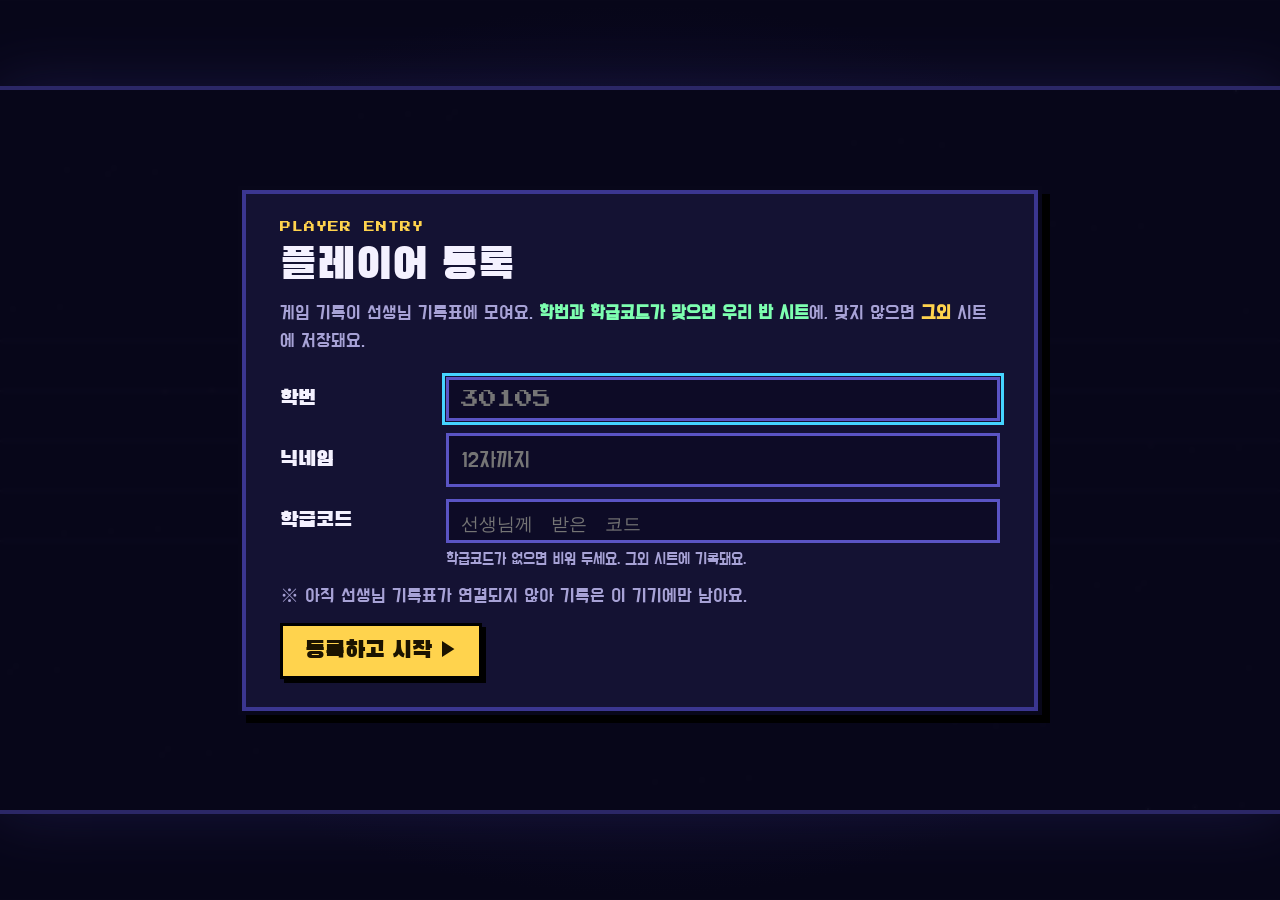
==== commit b729a08b: "비트 타임머신: 학생 등록과 구글 시트 기록 수집 (musicai와 동기화) Co-Authored-By: Claude Opus 5.5 <noreply@anthropic.com> C" ====
--- a/beat-timemachine/index.html
+++ b/beat-timemachine/index.html
@@ -6,6 +6,7 @@
 <title>비트 타임머신</title>
 <link rel="preconnect" href="https://fonts.googleapis.com">
 <link rel="preconnect" href="https://fonts.gstatic.com" crossorigin>
+<script src="config.js"></script>
 <link href="https://fonts.googleapis.com/css2?family=Black+Han+Sans&family=Do+Hyeon&family=Press+Start+2P&display=swap" rel="stylesheet">
 <style>
 /* Layout: one fixed 1280x720 arcade cabinet screen, scaled to fit; HTML overlays sit on top of the canvas. */
@@ -17,6 +18,7 @@
   --f-body:'Do Hyeon', 'Malgun Gothic', 'Apple SD Gothic Neo', sans-serif;
   color-scheme:dark;
 }
+[hidden]{display:none!important}
 html,body{height:100%;margin:0;background:var(--void);color:var(--ink);overflow:hidden;font-family:var(--f-body)}
 #fit{position:fixed;inset:0;display:grid;place-items:center;background:radial-gradient(ellipse at center,#15123a 0%,var(--void) 70%)}
 #cab{position:relative;width:1280px;height:720px;transform-origin:center center;flex:none;box-shadow:0 0 0 4px #2b2766,0 0 60px #2b276680}
@@ -46,6 +48,20 @@
 .btn{all:unset;cursor:pointer;font-family:var(--f-head);font-size:24px;padding:10px 22px;background:var(--gold);color:#1b1300;box-shadow:4px 4px 0 #000;border:3px solid #000}
 .btn.ghost{background:transparent;color:var(--ink);border-color:#5a54c4}
 .btn:hover,.btn:focus-visible{filter:brightness(1.12);outline:3px solid var(--cyan);outline-offset:2px}
+#who{display:flex;align-items:center;gap:10px;font-size:19px;margin-top:10px;color:var(--ink)}
+#who .tag{font-size:16px;padding:2px 8px;border:2px solid #3b3690;background:#0d0b26}
+#who .tag.ok{color:var(--mint);border-color:var(--mint)}
+#who .tag.other{color:var(--gold);border-color:var(--gold)}
+.linkbtn{all:unset;cursor:pointer;font-size:16px;color:var(--cyan);text-decoration:underline}
+.linkbtn:focus-visible{outline:3px solid var(--cyan)}
+.form{display:grid;grid-template-columns:150px 1fr;gap:12px 16px;align-items:center;margin-top:20px}
+.form label{font-family:var(--f-head);font-size:22px}
+.form input{box-sizing:border-box;width:100%;background:#0d0b26;color:var(--ink);border:3px solid #5a54c4;font-family:var(--f-pixel);font-size:18px;padding:10px 12px}
+.form input#fNick{font-family:var(--f-body);font-size:22px}
+.form input:focus{outline:3px solid var(--cyan);outline-offset:1px}
+.form .hint{grid-column:2;font-size:16px;color:var(--dim);margin-top:-6px}
+#loginMsg{min-height:26px;font-size:19px;margin-top:14px}
+#rsSave{font-size:16px;margin-top:10px;text-align:center;color:var(--dim)}
 label.tog{display:flex;align-items:center;gap:8px;font-size:19px;cursor:pointer}
 label.tog input{width:20px;height:20px;accent-color:var(--gold)}
 .intro{display:grid;grid-template-columns:1.05fr 1fr;gap:28px}
@@ -92,6 +108,7 @@
           <div>
             <div class="logo">BEAT TIME MACHINE</div>
             <div class="sub">비트 타임머신 · 시대를 날아다니며 음악 요소를 <b style="color:var(--gold)">손끝으로</b> 느껴 보자</div>
+            <div id="who"></div>
           </div>
           <label class="tog"><input type="checkbox" id="practice"> 연습 모드 (안 죽음 · 판정 넉넉)</label>
         </div>
@@ -130,6 +147,26 @@
       </div>
     </div>
 
+    <!-- LOGIN -->
+    <div class="ov" id="ovLogin" hidden>
+      <div class="box" style="max-width:720px">
+        <div class="eyebrow">PLAYER ENTRY</div>
+        <h2 style="font-size:44px;margin:6px 0 6px">플레이어 등록</h2>
+        <p class="small" style="font-size:19px;line-height:1.5;margin:0">게임 기록이 선생님 기록표에 모여요. <b style="color:var(--mint)">학번과 학급코드가 맞으면 우리 반 시트</b>에, 맞지 않으면 <b style="color:var(--gold)">그외</b> 시트에 저장돼요.</p>
+        <form id="loginForm" class="form" autocomplete="off" novalidate>
+          <label for="fSid">학번</label><input id="fSid" inputmode="numeric" maxlength="5" placeholder="30105">
+          <label for="fNick">닉네임</label><input id="fNick" maxlength="12" placeholder="12자까지">
+          <label for="fCode">학급코드</label><input id="fCode" maxlength="8" placeholder="선생님께 받은 코드" style="text-transform:uppercase">
+          <div class="hint">학급코드가 없으면 비워 두세요. 그외 시트에 기록돼요.</div>
+        </form>
+        <div id="loginMsg"></div>
+        <div class="row" style="margin-top:14px;justify-content:space-between">
+          <button class="btn ghost" id="lgCancel" type="button">취소</button>
+          <button class="btn" id="lgGo" type="submit" form="loginForm">등록하고 시작 ▶</button>
+        </div>
+      </div>
+    </div>
+
     <!-- PAUSE -->
     <div class="ov" id="ovPause" hidden>
       <div class="box" style="max-width:520px;text-align:center">
@@ -150,6 +187,7 @@
             <div class="eyebrow" id="rsTitle" style="text-align:center"></div>
             <div class="rank" id="rsRank">A</div>
             <div class="stats" id="rsStats"></div>
+            <div id="rsSave"></div>
           </div>
           <div class="deb">
             <h3>방금 네 손이 한 것 = 이 시대의 음악 요소</h3>
@@ -158,8 +196,11 @@
               <p id="rsQ"></p>
               <textarea id="rsText" placeholder="여기에 한두 문장으로 써 보세요. (예: 내가 그 시대 사람이라면…)"></textarea>
               <div class="row" style="margin-top:8px;justify-content:space-between">
-                <span class="small" id="rsCopyMsg">다 쓰면 복사해서 모둠 공유문서에 붙여 넣어요.</span>
-                <button class="btn ghost" id="rsCopy" type="button" style="font-size:18px;padding:6px 14px">문장 복사</button>
+                <span class="small" id="rsCopyMsg">다 쓰면 제출해서 선생님 기록표에 남겨요.</span>
+                <span class="row" style="gap:10px">
+                  <button class="btn ghost" id="rsCopy" type="button" style="font-size:18px;padding:6px 14px">문장 복사</button>
+                  <button class="btn" id="rsSubmit" type="button" style="font-size:18px;padding:6px 14px">문장 제출</button>
+                </span>
               </div>
             </div>
           </div>
@@ -737,7 +778,7 @@
 
 /* ================= 화면(오버레이) ================= */
 const $=id=>document.getElementById(id);
-const OVS=['ovMenu','ovIntro','ovPause','ovResult'];
+const OVS=['ovMenu','ovIntro','ovPause','ovResult','ovLogin'];
 function showOv(id){ OVS.forEach(o=>$(o).hidden=o!==id); $('pwr').classList.toggle('show',id===null); }
 function buildMenu(){
   const best=loadBest();
@@ -747,8 +788,9 @@
     <span class="chips">${s.chips.map(c=>`<span class="chip">${c}</span>`).join('')}</span>
     <span class="best">${best[s.id]?`BEST <b>${best[s.id].rank}</b> · ${best[s.id].score}`:'아직 안 해 봄'}</span></button>`).join('');
   $('cards').querySelectorAll('.card').forEach(b=>b.onclick=()=>openIntro(+b.dataset.i));
-}
-function openMenu(){ G.state='menu'; if(AC&&AC.state==='running'){} buildMenu(); showOv('ovMenu'); }
+  renderWho();
+}
+function openMenu(){ G.state='menu'; buildMenu(); showOv('ovMenu'); }
 function openIntro(i){
   audioInit(); G.state='intro'; G.si=i; const s=STAGES[i];
   $('inEyebrow').textContent=`STAGE ${s.idx} · ${s.years}`; $('inEra').textContent=s.era; $('inPiece').textContent='♪ '+s.piece; $('inStory').innerHTML=s.story;
@@ -763,15 +805,16 @@
   const rank=tot>=.92?'S':tot>=.8?'A':tot>=.65?'B':tot>=.45?'C':'D';
   if(!G.practice) saveBest(G.st.id,rank,G.score);
   showResult(rank,notePct,dynPct,false);
-}
-function gameOver(){ G.state='over'; const notePct=G.hit/G.total, dynPct=G.hit?G.dynOk/G.hit:0; showResult('×',notePct,dynPct,true); }
+  reportPlay(rank,notePct,dynPct,false);
+}
+function gameOver(){ G.state='over'; const notePct=G.hit/G.total, dynPct=G.hit?G.dynOk/G.hit:0; showResult('×',notePct,dynPct,true); reportPlay('×',notePct,dynPct,true); }
 function showResult(rank,notePct,dynPct,over){
   const s=G.st;
   $('rsTitle').textContent=over?'GAME OVER · 불협화음에 잡혔어요':`STAGE ${s.idx} CLEAR · ${s.era}`;
   $('rsRank').textContent=rank;
   $('rsStats').innerHTML=[['가락 잡기',Math.round(notePct*100)+'%'],['셈여림 정확도',Math.round(dynPct*100)+'%'],['PERFECT 타이밍',G.perfect],['최대 콤보',G.maxCombo],['점수',G.score]].map(([a,b])=>`<span>${a}</span><span>${b}</span>`).join('');
   $('rsDeb').innerHTML=s.deb.map(d=>`<li>${d}</li>`).join('');
-  $('rsQ').textContent='✎ '+s.q; $('rsText').value=''; $('rsCopyMsg').textContent='다 쓰면 복사해서 모둠 공유문서에 붙여 넣어요.';
+  $('rsQ').textContent='✎ '+s.q; $('rsText').value=''; $('rsCopyMsg').textContent='다 쓰면 제출해서 선생님 기록표에 남겨요.'; $('rsSubmit').disabled=false;
   $('rsNext').hidden=G.si>=STAGES.length-1;
   showOv('ovResult'); (over?$('rsRetry'):$('rsNext').hidden?$('rsMenu'):$('rsNext')).focus();
 }
@@ -831,7 +874,94 @@
 /* ================= 화면 맞추기 ================= */
 function fit(){ const s=Math.min(innerWidth/1280,innerHeight/720); $('cab').style.transform=`scale(${s})`; }
 addEventListener('resize',fit); fit();
-buildMenu(); showOv('ovMenu');
+$('rsSubmit').onclick=()=>{
+  const txt=$('rsText').value.trim();
+  if(!txt){ $('rsCopyMsg').textContent='한 문장이라도 써야 제출할 수 있어요.'; $('rsText').focus(); return; }
+  if(!RECORD_URL){ $('rsCopyMsg').textContent='기록표가 아직 연결되지 않았어요. 복사해서 공유문서에 붙여 넣어요.'; return; }
+  $('rsSubmit').disabled=true; $('rsCopyMsg').textContent='제출하는 중…';
+  sendRecord({type:'reflection',id:G.playId,sid:PROFILE.sid,nick:PROFILE.nick,code:PROFILE.code,text:txt}).then(r=>{
+    $('rsCopyMsg').textContent=r.ok?'제출했어요! 선생님 기록표에 저장됐어요.':'인터넷이 불안정해요. 다음에 접속하면 자동으로 다시 보낼게요.';
+  });
+};
+
+/* ================= 플레이어 등록 · 기록 전송 ================= */
+// 선생님 구글 시트(Apps Script 웹 앱) 주소는 config.js 에서 넣어요.
+const RECORD_URL=(window.BTM_RECORD_URL||'').trim();
+let PROFILE=null;
+function loadProfile(){ try{ return JSON.parse(localStorage.getItem('btm_profile')||'null'); }catch(e){ return null; } }
+function saveProfile(p){ try{ localStorage.setItem('btm_profile',JSON.stringify(p)); }catch(e){} }
+function qLoad(){ try{ return JSON.parse(localStorage.getItem('btm_queue')||'[]'); }catch(e){ return []; } }
+function qSave(q){ try{ localStorage.setItem('btm_queue',JSON.stringify(q)); }catch(e){} }
+let flushing=null;
+function flush(){
+  if(flushing) return flushing;
+  flushing=(async()=>{
+    let q=qLoad(), last=null;
+    while(q.length){
+      try{
+        const r=await fetch(RECORD_URL,{method:'POST',headers:{'Content-Type':'text/plain;charset=utf-8'},body:JSON.stringify(q[0])});
+        const j=await r.json(); if(!j.ok) throw new Error(j.error||'저장 실패');
+        last=j; q.shift(); qSave(q);
+      }catch(e){ return {ok:false,pending:q.length}; }
+    }
+    return {ok:true,...(last||{})};
+  })().finally(()=>{ flushing=null; });
+  return flushing;
+}
+async function sendRecord(rec){ if(!RECORD_URL) return {ok:false,reason:'nourl'}; if(flushing) await flushing; const q=qLoad(); q.push(rec); qSave(q); return flush(); }
+function reportPlay(rank,notePct,dynPct,over){
+  const s=G.st; G.playId=Date.now().toString(36)+Math.random().toString(36).slice(2,7);
+  const el=$('rsSave');
+  if(!RECORD_URL){ el.style.color='var(--dim)'; el.textContent='기록표 미연결 · 이 기기에만 최고 기록이 남아요'; return; }
+  el.style.color='var(--dim)'; el.textContent='기록 저장 중…';
+  sendRecord({type:'play',id:G.playId,sid:PROFILE.sid,nick:PROFILE.nick,code:PROFILE.code,stage:s.idx,era:s.era,result:over?'게임오버':'클리어',
+    rank,score:G.score,notePct:Math.round(notePct*100),dynPct:Math.round(dynPct*100),perfect:G.perfect,maxCombo:G.maxCombo,practice:G.practice})
+  .then(r=>{
+    if(r.ok){ el.style.color=r.verified?'var(--mint)':'var(--gold)'; el.textContent=`✓ 「${r.sheet}」 시트에 저장됐어요`; }
+    else { el.style.color='var(--hot)'; el.textContent=`저장 대기 중 (${r.pending}건) · 인터넷이 되면 자동으로 다시 보내요`; }
+  });
+}
+function renderWho(){
+  const w=$('who'); if(!PROFILE){ w.innerHTML=''; return; }
+  const esc=t=>String(t).replace(/[&<>"]/g,c=>({'&':'&amp;','<':'&lt;','>':'&gt;','"':'&quot;'}[c]));
+  const tag=!RECORD_URL?'<span class="tag">기록표 미연결</span>':PROFILE.verified?`<span class="tag ok">${esc(PROFILE.sheet)} ✓</span>`:'<span class="tag other">그외</span>';
+  w.innerHTML=`<span>${esc(PROFILE.sid||'학번 없음')} · <b>${esc(PROFILE.nick)}</b></span>${tag}<button class="linkbtn" id="whoEdit" type="button">바꾸기</button>`;
+  $('whoEdit').onclick=openLogin;
+}
+function openLogin(){
+  G.state='login'; showOv('ovLogin');
+  $('fSid').value=PROFILE?.sid||''; $('fNick').value=PROFILE?.nick||''; $('fCode').value=PROFILE?.code||'';
+  $('loginMsg').textContent=RECORD_URL?'':'※ 아직 선생님 기록표가 연결되지 않아 기록은 이 기기에만 남아요.'; $('loginMsg').style.color='var(--dim)';
+  $('lgCancel').hidden=!PROFILE; $('fSid').focus();
+}
+$('lgCancel').onclick=()=>{ openMenu(); };
+$('loginForm').addEventListener('submit',async e=>{
+  e.preventDefault();
+  const sid=$('fSid').value.trim(), nick=$('fNick').value.trim(), code=$('fCode').value.trim().toUpperCase();
+  const msg=$('loginMsg'); msg.style.color='var(--hot)';
+  if(sid && !/^\d{5}$/.test(sid)){ msg.textContent='학번은 숫자 5자리로 써 주세요. (예: 30105)'; $('fSid').focus(); return; }
+  if(!nick){ msg.textContent='닉네임을 써 주세요.'; $('fNick').focus(); return; }
+  const p={sid,nick,code,verified:false,sheet:'그외'};
+  if(RECORD_URL){
+    $('lgGo').disabled=true; msg.style.color='var(--dim)'; msg.textContent='학급코드 확인 중…';
+    try{
+      const r=await fetch(RECORD_URL+'?action=verify&sid='+encodeURIComponent(sid)+'&code='+encodeURIComponent(code));
+      const j=await r.json(); p.verified=!!j.verified; p.sheet=j.sheet||'그외';
+      msg.style.color=p.verified?'var(--mint)':'var(--gold)';
+      msg.textContent=p.verified?`✓ 확인됐어요! 기록은 「${p.sheet}」 시트에 저장돼요.`:'학번과 학급코드가 맞지 않아요. 이대로 하면 「그외」 시트에 저장돼요.';
+    }catch(err){ msg.style.color='var(--gold)'; msg.textContent='지금은 확인할 수 없어요. 기록을 보낼 때 다시 확인해요.'; }
+    $('lgGo').disabled=false;
+    PROFILE=p; saveProfile(p);
+    setTimeout(()=>{ if(G.state==='login') openMenu(); }, p.verified?1100:2600);
+    return;
+  }
+  PROFILE=p; saveProfile(p); openMenu();
+});
+
+PROFILE=loadProfile();
+buildMenu();
+if(PROFILE) showOv('ovMenu'); else openLogin();
+if(RECORD_URL && qLoad().length) flush();
 (document.fonts?document.fonts.ready:Promise.resolve()).then(()=>{});
 requestAnimationFrame(loop);
 </script>
